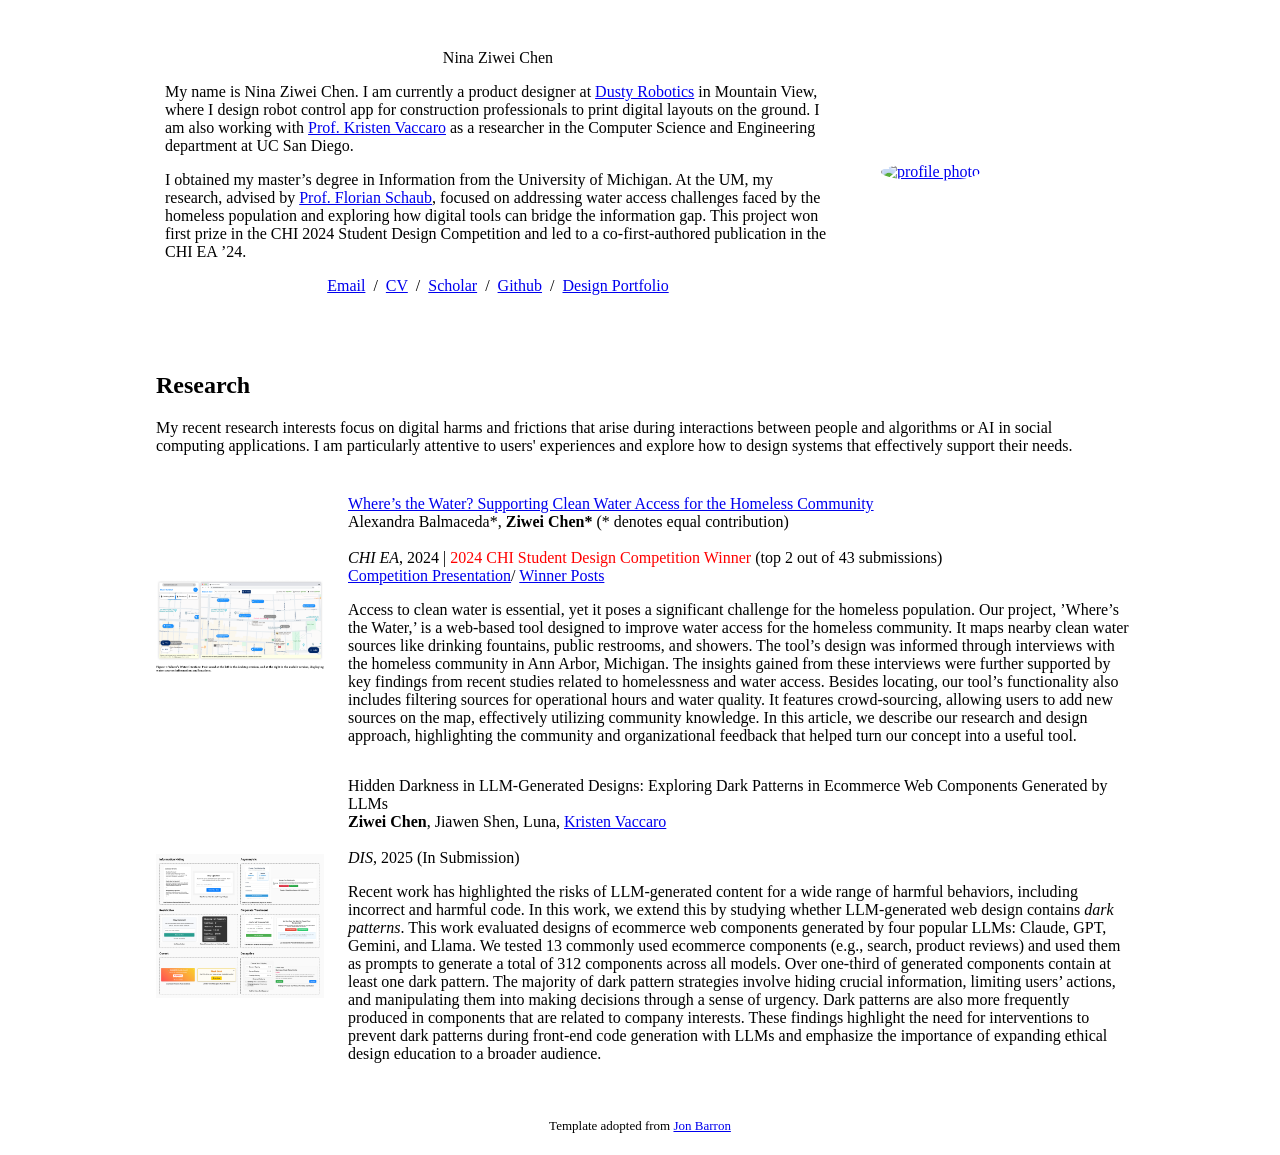
==== index.html @ 6b878edc "Add one more project" ====
<!DOCTYPE HTML>
<html lang="en">
  <head>
    <meta http-equiv="Content-Type" content="text/html; charset=UTF-8">

    <title>Nina Ziwei Chen</title>

    <meta name="author" content="Ziwei Chen">
    <meta name="viewport" content="width=device-width, initial-scale=1">
    <link rel="shortcut icon" href="images/favicon/favicon.ico" type="image/x-icon">
    <link rel="stylesheet" type="text/css" href="stylesheet.css">
    
  </head>

  <body>
    <table style="width:100%;max-width:1000px;border:0px;border-spacing:0px;border-collapse:separate;margin-right:auto;margin-left:auto;"><tbody>
      <tr style="padding:0px">
        <td style="padding:0px">
          <table style="width:100%;border:0px;border-spacing:0px;border-collapse:separate;margin-right:auto;margin-left:auto;"><tbody>
            <tr style="padding:0px">
              <td style="padding:2.5%;width:63%;vertical-align:middle">
                <p class="name" style="text-align: center;">
                  Nina Ziwei Chen
                </p>
                <p>My name is Nina Ziwei Chen. I am currently a product designer at <a href="https://www.dustyrobotics.com/">Dusty Robotics</a> in Mountain View, where I design robot control app for construction professionals to print digital layouts on the ground. I am also working with <a href="https://kvaccaro.com/">Prof. Kristen Vaccaro</a> as a researcher in the Computer Science and Engineering department at UC San Diego.
                </p>
                <p>
                  I obtained my master’s degree in Information from the University of Michigan. At the UM, my research, advised by <a href="https://scholar.google.com/citations?user=zg29qGEAAAAJ">Prof. Florian Schaub</a>, focused on addressing water access challenges faced by the homeless population and exploring how digital tools can bridge the information gap. This project won first prize in the CHI 2024 Student Design Competition and led to a co-first-authored publication in the CHI EA ’24.
                </p>
                <p style="text-align:center">
                  <a href="mailto:zich@umich.edu">Email</a> &nbsp;/&nbsp;
                  <a href="data/NinaChen_Resume.pdf">CV</a> &nbsp;/&nbsp;
                  <a href="https://scholar.google.com/citations?user=oEkbI_0AAAAJ&hl=en">Scholar</a> &nbsp;/&nbsp;
                  <a href="https://github.com/ChenzwNina">Github</a> &nbsp;/&nbsp;
                  <a href="https://nina-space.webflow.io/">Design Portfolio</a>
                </p>
              </td>
              <td style="padding:2.5%;width:25%;max-width:25%">
                <a href= "images/Profile.png"><img style="width:100%;max-width:100%;object-fit: cover; border-radius: 50%;" alt="profile photo" src="images/Profile.png"></a>
              </td>
            </tr>
          </tbody></table>
          <table style="width:100%;border:0px;border-spacing:0px;border-collapse:separate;margin-right:auto;margin-left:auto;"><tbody>
              <tr>
              <td style="padding:16px;width:100%;vertical-align:middle">
                <h2>Research</h2>
                <p>
                  My recent research interests focus on digital harms and frictions that arise during interactions between people and algorithms or AI in social computing applications. I am particularly attentive to users' experiences and explore how to design systems that effectively support their needs.
                </p>
              </td>
            </tr>
          </tbody></table>
          <table style="width:100%;border:0px;border-spacing:0px;border-collapse:separate;margin-right:auto;margin-left:auto;"><tbody>



    <tr>
      <td style="padding:16px;width:20%;vertical-align:middle">
        <div class="one">
          <img src='images/teaser_water.png' width=100%>
        </div>
      </td>
      <td style="padding:8px;width:80%;vertical-align:middle">
        <a href="https://dl.acm.org/doi/abs/10.1145/3613905.3647969">
          <span class="papertitle">Where’s the Water? Supporting Clean Water Access for the Homeless Community</span>
        </a>
        <br>
        Alexandra Balmaceda*, <strong>Ziwei Chen*</strong>  (* denotes equal contribution)
        <br>
        <br>
        <em>CHI EA</em>, 2024 | <span style="color: red;">2024 CHI Student Design Competition Winner </span>(top 2 out of 43 submissions)
        <br>
        <a href="https://dl.acm.org/doi/suppl/10.1145/3613905.3647969/suppl_file/3613905.3647969-talk-video.mp4">Competition Presentation</a>/ <a href="https://www.si.umich.edu/about-umsi/news/umsi-team-wins-chi-2024-student-design-competition#:~:text=Master%20of%20Science%20in%20Information,CHI%202024%20Student%20Design%20Competition.">Winner Posts</a>
        <p></p>
        <p>
          Access to clean water is essential, yet it poses a significant challenge for the homeless population. Our project, ’Where’s the Water,’ is a web-based tool designed to improve water access for the homeless community. It maps nearby clean water sources like drinking fountains, public restrooms, and showers. The tool’s design was informed through interviews with the homeless community in Ann Arbor, Michigan. The insights gained from these interviews were further supported by key findings from recent studies related to homelessness and water access. Besides locating, our tool’s functionality also includes filtering sources for operational hours and water quality. It features crowd-sourcing, allowing users to add new sources on the map, effectively utilizing community knowledge. In this article, we describe our research and design approach, highlighting the community and organizational feedback that helped turn our concept into a useful tool.
        </p>
      </td>
    </tr>

    <tr>
      <td style="padding:16px;width:20%;vertical-align:middle">
        <div class="one">
          <img src='images/teaser_dark.png' width=100%>
        </div>
      </td>
      <td style="padding:8px;width:80%;vertical-align:middle">
        <a>
          <span class="papertitle">Hidden Darkness in LLM-Generated Designs: Exploring Dark Patterns in Ecommerce Web Components Generated by LLMs</span>
        </a>
        <br>
				<strong>Ziwei Chen</strong>, Jiawen Shen, Luna, <a href="https://kvaccaro.com/">Kristen Vaccaro</a>
        <br>
        <br>
        <em>DIS</em>, 2025 (In Submission)
        <p></p>
        <div class="tbody">
          <p>
            Recent work has highlighted the risks of LLM-generated content for a wide range of harmful behaviors, including incorrect and harmful code. In this work, we extend this by studying whether LLM-generated web design contains <em>dark patterns</em>. This work evaluated designs of ecommerce web components generated by four popular LLMs: Claude, GPT, Gemini, and Llama. We tested 13 commonly used ecommerce components (e.g., search, product reviews) and used them as prompts to generate a total of 312 components across all models. Over one-third of generated components contain at least one dark pattern. The majority of dark pattern strategies involve hiding crucial information, limiting users’ actions, and manipulating them into making decisions through a sense of urgency. Dark patterns are also more frequently produced in components that are related to company interests. These findings highlight the need for interventions to prevent dark patterns during front-end code generation with LLMs and emphasize the importance of expanding ethical design education to a broader audience.
          </p>
        </div>
      </td>
    </tr>
            
          </tbody></table>
          <table style="width:100%;border:0px;border-spacing:0px;border-collapse:separate;margin-right:auto;margin-left:auto;"><tbody>
            <tr>
              <td style="padding:0px">
                <br>
                <p style="text-align:center;font-size:small;">
                  Template adopted from <a href="https://jonbarron.info/"> Jon Barron</a>
                </p>
              </td>
            </tr>
          </tbody></table>
        </td>
      </tr>
    </table>
  </body>
</html>
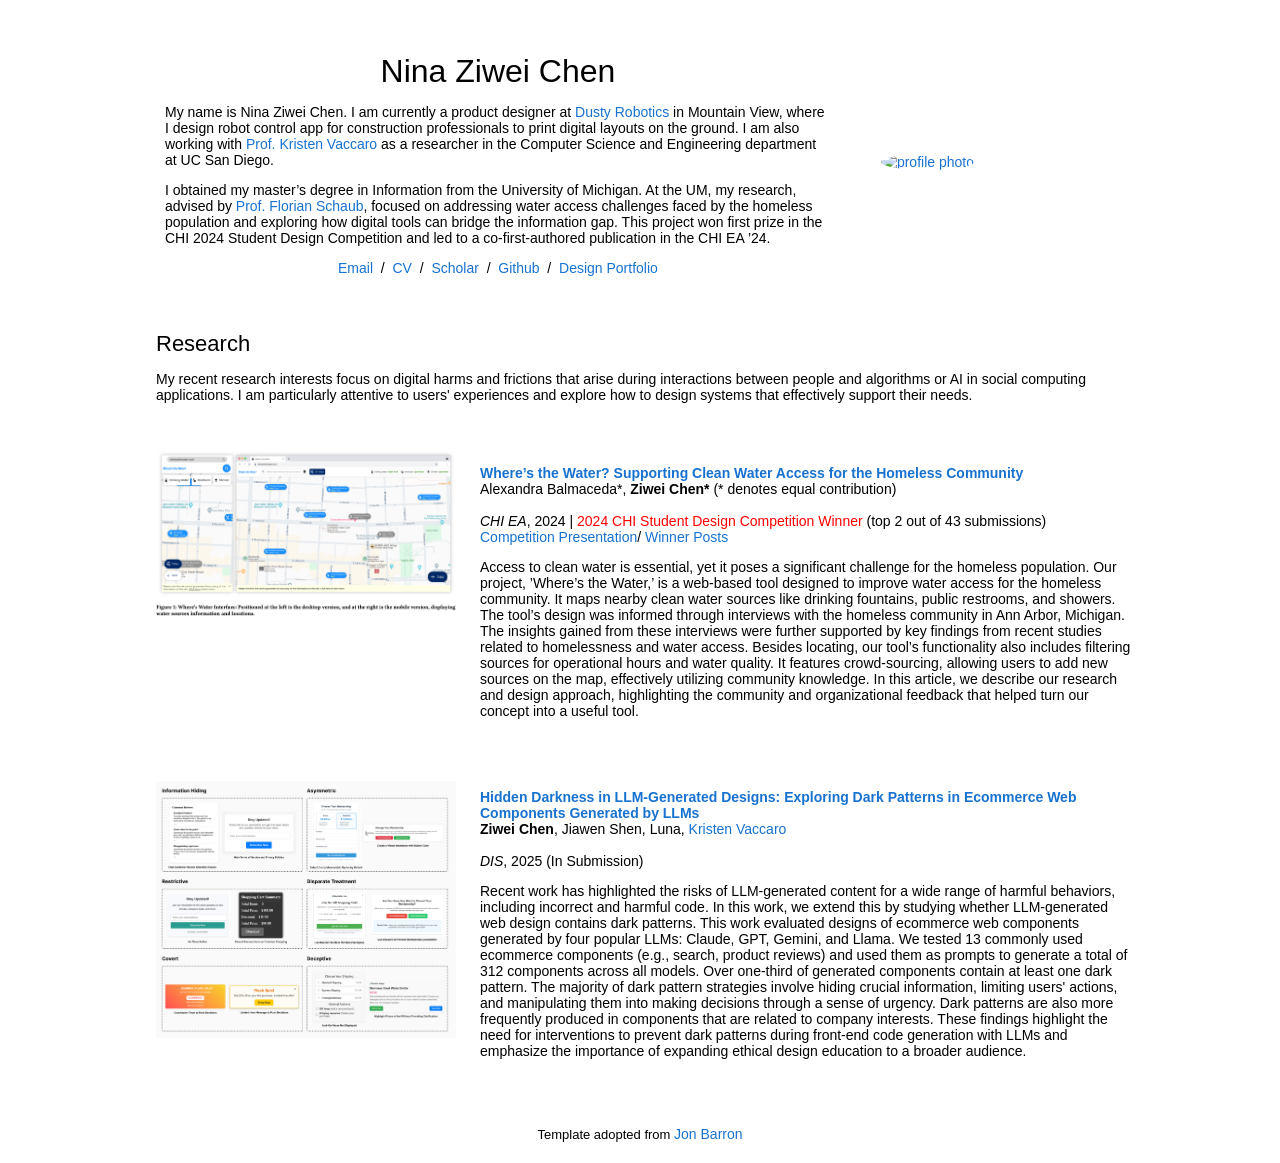
==== commit 77be5aa4: "Add paper link" ====
--- a/index.html
+++ b/index.html
@@ -85,7 +85,7 @@
         </div>
       </td>
       <td style="padding:8px;width:80%;vertical-align:middle">
-        <a>
+        <a href = "https://arxiv.org/abs/2502.13499v1">
           <span class="papertitle">Hidden Darkness in LLM-Generated Designs: Exploring Dark Patterns in Ecommerce Web Components Generated by LLMs</span>
         </a>
         <br>
@@ -96,7 +96,7 @@
         <p></p>
         <div class="tbody">
           <p>
-            Recent work has highlighted the risks of LLM-generated content for a wide range of harmful behaviors, including incorrect and harmful code. In this work, we extend this by studying whether LLM-generated web design contains <em>dark patterns</em>. This work evaluated designs of ecommerce web components generated by four popular LLMs: Claude, GPT, Gemini, and Llama. We tested 13 commonly used ecommerce components (e.g., search, product reviews) and used them as prompts to generate a total of 312 components across all models. Over one-third of generated components contain at least one dark pattern. The majority of dark pattern strategies involve hiding crucial information, limiting users’ actions, and manipulating them into making decisions through a sense of urgency. Dark patterns are also more frequently produced in components that are related to company interests. These findings highlight the need for interventions to prevent dark patterns during front-end code generation with LLMs and emphasize the importance of expanding ethical design education to a broader audience.
+            Recent work has highlighted the risks of LLM-generated content for a wide range of harmful behaviors, including incorrect and harmful code. In this work, we extend this by studying whether LLM-generated web design contains dark patterns. This work evaluated designs of ecommerce web components generated by four popular LLMs: Claude, GPT, Gemini, and Llama. We tested 13 commonly used ecommerce components (e.g., search, product reviews) and used them as prompts to generate a total of 312 components across all models. Over one-third of generated components contain at least one dark pattern. The majority of dark pattern strategies involve hiding crucial information, limiting users' actions, and manipulating them into making decisions through a sense of urgency. Dark patterns are also more frequently produced in components that are related to company interests. These findings highlight the need for interventions to prevent dark patterns during front-end code generation with LLMs and emphasize the importance of expanding ethical design education to a broader audience.
           </p>
         </div>
       </td>
--- a/stylesheet.css
+++ b/stylesheet.css
@@ -0,0 +1,142 @@
+/* latin-ext */
+@font-face {
+  font-family: 'Lato';
+  font-style: italic;
+  font-weight: 400;
+  src: local('Lato Italic'), local('Lato-Italic'), url(https://fonts.gstatic.com/s/lato/v15/S6u8w4BMUTPHjxsAUi-qNiXg7eU0.woff2) format('woff2');
+  unicode-range: U+0100-024F, U+0259, U+1E00-1EFF, U+2020, U+20A0-20AB, U+20AD-20CF, U+2113, U+2C60-2C7F, U+A720-A7FF;
+}
+/* latin */
+@font-face {
+  font-family: 'Lato';
+  font-style: italic;
+  font-weight: 400;
+  src: local('Lato Italic'), local('Lato-Italic'), url(https://fonts.gstatic.com/s/lato/v15/S6u8w4BMUTPHjxsAXC-qNiXg7Q.woff2) format('woff2');
+  unicode-range: U+0000-00FF, U+0131, U+0152-0153, U+02BB-02BC, U+02C6, U+02DA, U+02DC, U+2000-206F, U+2074, U+20AC, U+2122, U+2191, U+2193, U+2212, U+2215, U+FEFF, U+FFFD;
+}
+/* latin-ext */
+@font-face {
+  font-family: 'Lato';
+  font-style: italic;
+  font-weight: 700;
+  src: local('Lato Bold Italic'), local('Lato-BoldItalic'), url(https://fonts.gstatic.com/s/lato/v15/S6u_w4BMUTPHjxsI5wq_FQftx9897sxZ.woff2) format('woff2');
+  unicode-range: U+0100-024F, U+0259, U+1E00-1EFF, U+2020, U+20A0-20AB, U+20AD-20CF, U+2113, U+2C60-2C7F, U+A720-A7FF;
+}
+/* latin */
+@font-face {
+  font-family: 'Lato';
+  font-style: italic;
+  font-weight: 700;
+  src: local('Lato Bold Italic'), local('Lato-BoldItalic'), url(https://fonts.gstatic.com/s/lato/v15/S6u_w4BMUTPHjxsI5wq_Gwftx9897g.woff2) format('woff2');
+  unicode-range: U+0000-00FF, U+0131, U+0152-0153, U+02BB-02BC, U+02C6, U+02DA, U+02DC, U+2000-206F, U+2074, U+20AC, U+2122, U+2191, U+2193, U+2212, U+2215, U+FEFF, U+FFFD;
+}
+/* latin-ext */
+@font-face {
+  font-family: 'Lato';
+  font-style: normal;
+  font-weight: 400;
+  src: local('Lato Regular'), local('Lato-Regular'), url(https://fonts.gstatic.com/s/lato/v15/S6uyw4BMUTPHjxAwXiWtFCfQ7A.woff2) format('woff2');
+  unicode-range: U+0100-024F, U+0259, U+1E00-1EFF, U+2020, U+20A0-20AB, U+20AD-20CF, U+2113, U+2C60-2C7F, U+A720-A7FF;
+}
+/* latin */
+@font-face {
+  font-family: 'Lato';
+  font-style: normal;
+  font-weight: 400;
+  src: local('Lato Regular'), local('Lato-Regular'), url(https://fonts.gstatic.com/s/lato/v15/S6uyw4BMUTPHjx4wXiWtFCc.woff2) format('woff2');
+  unicode-range: U+0000-00FF, U+0131, U+0152-0153, U+02BB-02BC, U+02C6, U+02DA, U+02DC, U+2000-206F, U+2074, U+20AC, U+2122, U+2191, U+2193, U+2212, U+2215, U+FEFF, U+FFFD;
+}
+/* latin-ext */
+@font-face {
+  font-family: 'Lato';
+  font-style: normal;
+  font-weight: 700;
+  src: local('Lato Bold'), local('Lato-Bold'), url(https://fonts.gstatic.com/s/lato/v15/S6u9w4BMUTPHh6UVSwaPGQ3q5d0N7w.woff2) format('woff2');
+  unicode-range: U+0100-024F, U+0259, U+1E00-1EFF, U+2020, U+20A0-20AB, U+20AD-20CF, U+2113, U+2C60-2C7F, U+A720-A7FF;
+}
+/* latin */
+@font-face {
+  font-family: 'Lato';
+  font-style: normal;
+  font-weight: 700;
+  src: local('Lato Bold'), local('Lato-Bold'), url(https://fonts.gstatic.com/s/lato/v15/S6u9w4BMUTPHh6UVSwiPGQ3q5d0.woff2) format('woff2');
+  unicode-range: U+0000-00FF, U+0131, U+0152-0153, U+02BB-02BC, U+02C6, U+02DA, U+02DC, U+2000-206F, U+2074, U+20AC, U+2122, U+2191, U+2193, U+2212, U+2215, U+FEFF, U+FFFD;
+}
+
+a {
+  color: #1772d0;
+  text-decoration: none;
+}
+
+a:focus,
+a:hover {
+  color: #f09228;
+  text-decoration: none;
+}
+
+body,
+td,
+th,
+tr,
+p,
+a {
+  font-family: 'Lato', Verdana, Helvetica, sans-serif;
+  font-size: 14px;
+}
+
+strong {
+  font-family: 'Lato', Verdana, Helvetica, sans-serif;
+  font-size: 14px;
+}
+
+h2 {
+  margin: 0;
+  font-weight: normal;
+  font-family: 'Lato', Verdana, Helvetica, sans-serif;
+  font-size: 22px;
+}
+
+.papertitle {
+  font-family: 'Lato', Verdana, Helvetica, sans-serif;
+  font-size: 14px;
+  font-weight: 700;
+}
+
+.name {
+  padding-top: 20px;
+  margin: 0;
+  font-family: 'Lato', Verdana, Helvetica, sans-serif;
+  font-size: 32px;
+}
+
+.one {
+  width: 300px;
+  height: 300px;
+  position: relative;
+}
+
+.two {
+  width: 160px;
+  height: 160px;
+  position: absolute;
+  transition: opacity .2s ease-in-out;
+  -moz-transition: opacity .2s ease-in-out;
+  -webkit-transition: opacity .2s ease-in-out;
+}
+
+.fade {
+  transition: opacity .2s ease-in-out;
+  -moz-transition: opacity .2s ease-in-out;
+  -webkit-transition: opacity .2s ease-in-out;
+}
+
+span.highlight {
+  background-color: #ffffd0;
+}
+
+.colored-box {
+    color: black;
+    padding: 20px;
+    display: inline-block;
+    border-radius: 10px;
+}
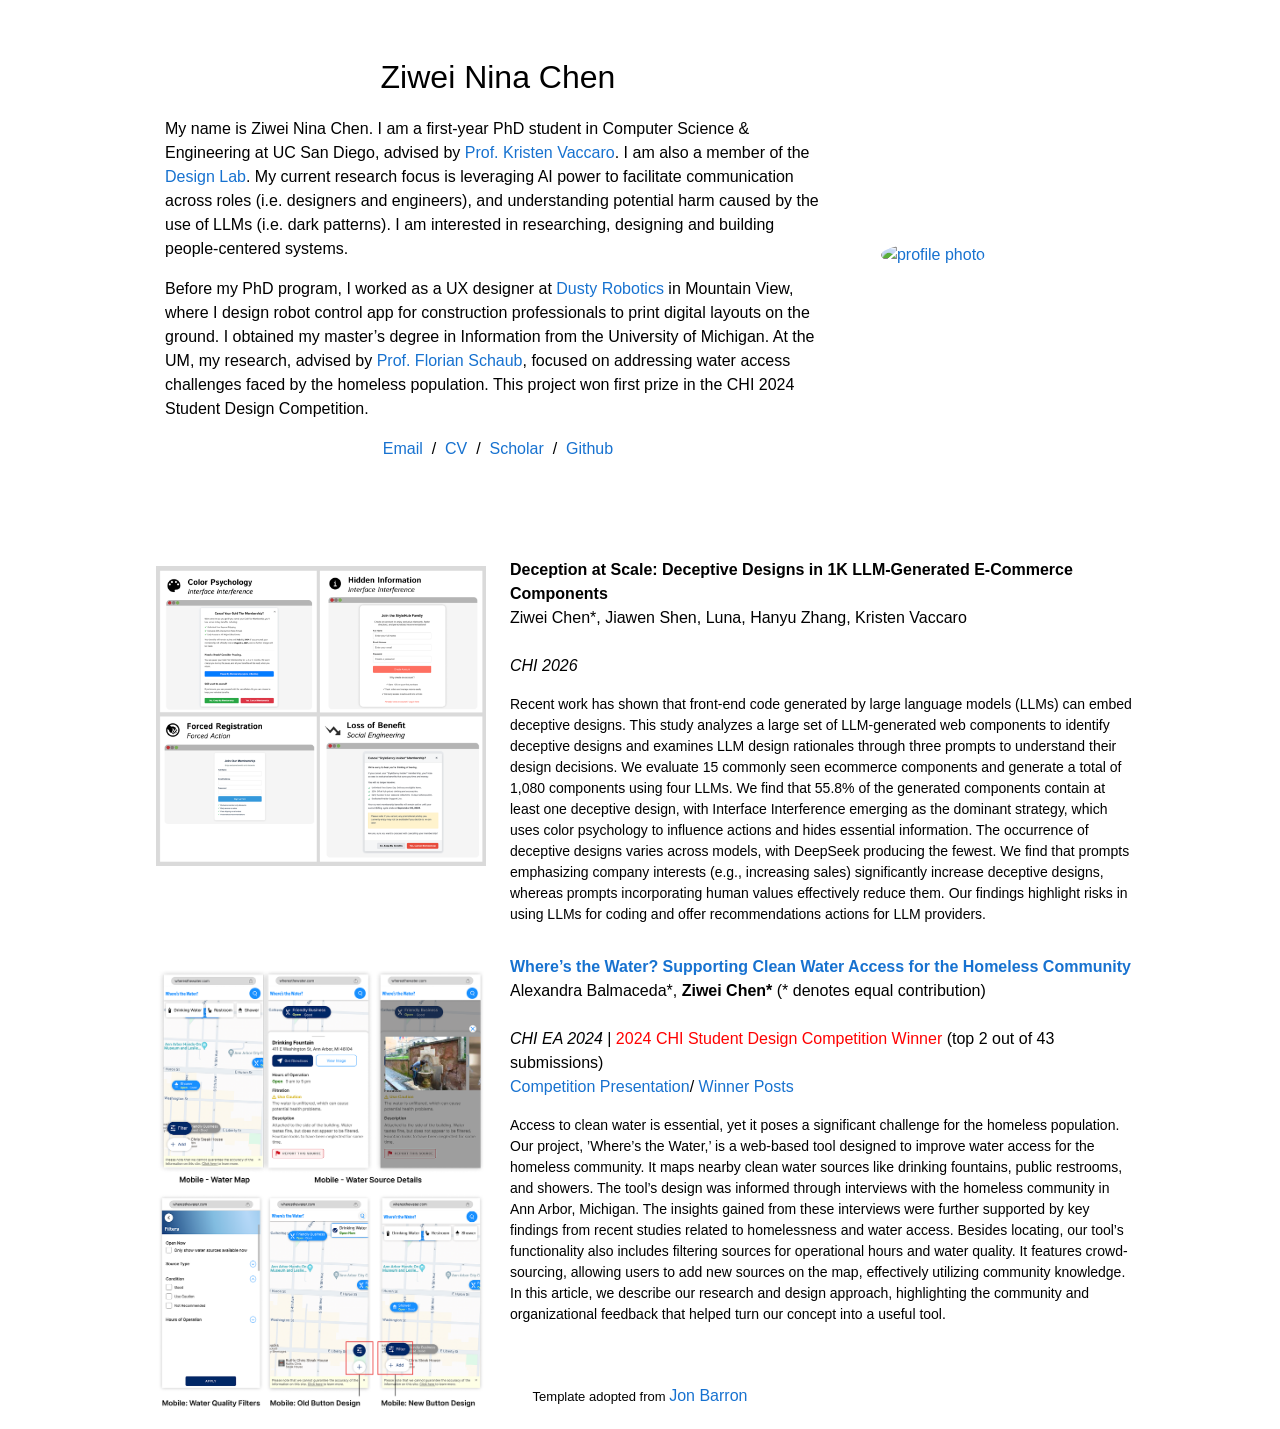
==== commit 8ae9c757: "update info" ====
--- a/index.html
+++ b/index.html
@@ -3,7 +3,7 @@
   <head>
     <meta http-equiv="Content-Type" content="text/html; charset=UTF-8">
 
-    <title>Nina Ziwei Chen</title>
+    <title>Ziwei Nina Chen</title>
 
     <meta name="author" content="Ziwei Chen">
     <meta name="viewport" content="width=device-width, initial-scale=1">
@@ -20,19 +20,19 @@
             <tr style="padding:0px">
               <td style="padding:2.5%;width:63%;vertical-align:middle">
                 <p class="name" style="text-align: center;">
-                  Nina Ziwei Chen
+                  Ziwei Nina Chen
                 </p>
-                <p>My name is Nina Ziwei Chen. I am currently a product designer at <a href="https://www.dustyrobotics.com/">Dusty Robotics</a> in Mountain View, where I design robot control app for construction professionals to print digital layouts on the ground. I am also working with <a href="https://kvaccaro.com/">Prof. Kristen Vaccaro</a> as a researcher in the Computer Science and Engineering department at UC San Diego.
+                <p>My name is Ziwei Nina Chen. I am a first-year PhD student in Computer Science & Engineering at UC San Diego, advised by <a href="https://kvaccaro.com/" target="_blank">Prof. Kristen Vaccaro</a>. I am also a member of the <a href = "https://designlab.ucsd.edu/" target="_blank">Design Lab</a>. My current research focus is leveraging AI power to facilitate communication across roles (i.e. designers and engineers), and understanding potential harm caused by the use of LLMs (i.e. dark patterns). I am interested in researching, designing and building people-centered systems. 
                 </p>
                 <p>
-                  I obtained my master’s degree in Information from the University of Michigan. At the UM, my research, advised by <a href="https://scholar.google.com/citations?user=zg29qGEAAAAJ">Prof. Florian Schaub</a>, focused on addressing water access challenges faced by the homeless population and exploring how digital tools can bridge the information gap. This project won first prize in the CHI 2024 Student Design Competition and led to a co-first-authored publication in the CHI EA ’24.
+                  Before my PhD program, I worked as a UX designer at <a href="https://www.dustyrobotics.com/" target="_blank">Dusty Robotics</a> in Mountain View, where I design robot control app for construction professionals to print digital layouts on the ground.
+                  I obtained my master’s degree in Information from the University of Michigan. At the UM, my research, advised by <a href="https://scholar.google.com/citations?user=zg29qGEAAAAJ" target="_blank">Prof. Florian Schaub</a>, focused on addressing water access challenges faced by the homeless population. This project won first prize in the CHI 2024 Student Design Competition.
                 </p>
                 <p style="text-align:center">
-                  <a href="mailto:zich@umich.edu">Email</a> &nbsp;/&nbsp;
-                  <a href="data/NinaChen_Resume.pdf">CV</a> &nbsp;/&nbsp;
-                  <a href="https://scholar.google.com/citations?user=oEkbI_0AAAAJ&hl=en">Scholar</a> &nbsp;/&nbsp;
-                  <a href="https://github.com/ChenzwNina">Github</a> &nbsp;/&nbsp;
-                  <a href="https://nina-space.webflow.io/">Design Portfolio</a>
+                  <a href="mailto:nic005@ucsd.edu">Email</a> &nbsp;/&nbsp;
+                  <a href="data/Ziwei_Chen_s_Resume.pdf" target="_blank">CV</a> &nbsp;/&nbsp;
+                  <a href="https://scholar.google.com/citations?user=oEkbI_0AAAAJ&hl=en" target="_blank">Scholar</a> &nbsp;/&nbsp;
+                  <a href="https://github.com/ChenzwNina" target="_blank">Github</a>
                 </p>
               </td>
               <td style="padding:2.5%;width:25%;max-width:25%">
@@ -40,7 +40,7 @@
               </td>
             </tr>
           </tbody></table>
-          <table style="width:100%;border:0px;border-spacing:0px;border-collapse:separate;margin-right:auto;margin-left:auto;"><tbody>
+          <!-- <table style="width:100%;border:0px;border-spacing:0px;border-collapse:separate;margin-right:auto;margin-left:auto;"><tbody>
               <tr>
               <td style="padding:16px;width:100%;vertical-align:middle">
                 <h2>Research</h2>
@@ -49,13 +49,35 @@
                 </p>
               </td>
             </tr>
-          </tbody></table>
+          </tbody></table> -->
           <table style="width:100%;border:0px;border-spacing:0px;border-collapse:separate;margin-right:auto;margin-left:auto;"><tbody>
 
-
+    <tr>
+      <td style="padding:16px;width:20%;vertical-align:top">
+        <div class="one">
+          <img src='images/teaser_dark_pattern.png' width=100%>
+        </div>
+      </td>
+      <td style="padding:8px;width:80%;vertical-align:middle">
+        <!-- <a href="https://dl.acm.org/doi/abs/10.1145/3613905.3647969"> -->
+          <span class="papertitle">Deception at Scale: Deceptive Designs in 1K LLM-Generated E-Commerce Components</span>
+        </a>
+        <br>
+        Ziwei Chen*</strong>, Jiawen Shen, Luna, Hanyu Zhang, Kristen Vaccaro
+        <br>
+        <br>
+        <em>CHI 2026 </em>
+        <br>
+        <!-- <a href="https://dl.acm.org/doi/suppl/10.1145/3613905.3647969/suppl_file/3613905.3647969-talk-video.mp4">Competition Presentation</a>/ <a href="https://www.si.umich.edu/about-umsi/news/umsi-team-wins-chi-2024-student-design-competition#:~:text=Master%20of%20Science%20in%20Information,CHI%202024%20Student%20Design%20Competition.">Winner Posts</a> -->
+        <p></p>
+        <p class="abstract">
+          Recent work has shown that front-end code generated by large language models (LLMs) can embed deceptive designs. This study analyzes a large set of LLM-generated web components to identify deceptive designs and examines LLM design rationales through three prompts to understand their design decisions. We evaluate 15 commonly seen ecommerce components and generate a total of 1,080 components using four LLMs. We find that 55.8% of the generated components contain at least one deceptive design, with Interface Interference emerging as the dominant strategy, which uses color psychology to influence actions and hides essential information. The occurrence of deceptive designs varies across models, with DeepSeek producing the fewest. We find that prompts emphasizing company interests (e.g., increasing sales) significantly increase deceptive designs, whereas prompts incorporating human values effectively reduce them. Our findings highlight risks in using LLMs for coding and offer recommendations actions for LLM providers.
+        </p>
+      </td>
+    </tr>
 
     <tr>
-      <td style="padding:16px;width:20%;vertical-align:middle">
+      <td style="padding:16px;width:20%;vertical-align:top">
         <div class="one">
           <img src='images/teaser_water.png' width=100%>
         </div>
@@ -68,17 +90,20 @@
         Alexandra Balmaceda*, <strong>Ziwei Chen*</strong>  (* denotes equal contribution)
         <br>
         <br>
-        <em>CHI EA</em>, 2024 | <span style="color: red;">2024 CHI Student Design Competition Winner </span>(top 2 out of 43 submissions)
+        <em>CHI EA 2024 </em>| <span style="color: red;">2024 CHI Student Design Competition Winner </span>(top 2 out of 43 submissions)
         <br>
         <a href="https://dl.acm.org/doi/suppl/10.1145/3613905.3647969/suppl_file/3613905.3647969-talk-video.mp4">Competition Presentation</a>/ <a href="https://www.si.umich.edu/about-umsi/news/umsi-team-wins-chi-2024-student-design-competition#:~:text=Master%20of%20Science%20in%20Information,CHI%202024%20Student%20Design%20Competition.">Winner Posts</a>
         <p></p>
-        <p>
+        <p class="abstract">
           Access to clean water is essential, yet it poses a significant challenge for the homeless population. Our project, ’Where’s the Water,’ is a web-based tool designed to improve water access for the homeless community. It maps nearby clean water sources like drinking fountains, public restrooms, and showers. The tool’s design was informed through interviews with the homeless community in Ann Arbor, Michigan. The insights gained from these interviews were further supported by key findings from recent studies related to homelessness and water access. Besides locating, our tool’s functionality also includes filtering sources for operational hours and water quality. It features crowd-sourcing, allowing users to add new sources on the map, effectively utilizing community knowledge. In this article, we describe our research and design approach, highlighting the community and organizational feedback that helped turn our concept into a useful tool.
         </p>
       </td>
     </tr>
 
-    <tr>
+    <br>
+    <br>
+
+    <!-- <tr>
       <td style="padding:16px;width:20%;vertical-align:middle">
         <div class="one">
           <img src='images/teaser_dark.png' width=100%>
@@ -100,19 +125,19 @@
           </p>
         </div>
       </td>
-    </tr>
+    </tr> -->
             
-          </tbody></table>
-          <table style="width:100%;border:0px;border-spacing:0px;border-collapse:separate;margin-right:auto;margin-left:auto;"><tbody>
-            <tr>
-              <td style="padding:0px">
-                <br>
-                <p style="text-align:center;font-size:small;">
-                  Template adopted from <a href="https://jonbarron.info/"> Jon Barron</a>
-                </p>
-              </td>
-            </tr>
-          </tbody></table>
+    </tbody></table>
+    <table style="width:100%;border:0px;border-spacing:0px;border-collapse:separate;margin-right:auto;margin-left:auto;"><tbody>
+      <tr>
+        <td style="padding:0px">
+          <br>
+          <p style="text-align:center;font-size:small;">
+            Template adopted from <a href="https://jonbarron.info/"> Jon Barron</a>
+          </p>
+        </td>
+      </tr>
+    </tbody></table>
         </td>
       </tr>
     </table>
--- a/stylesheet.css
+++ b/stylesheet.css
@@ -63,6 +63,11 @@
   unicode-range: U+0000-00FF, U+0131, U+0152-0153, U+02BB-02BC, U+02C6, U+02DA, U+02DC, U+2000-206F, U+2074, U+20AC, U+2122, U+2191, U+2193, U+2212, U+2215, U+FEFF, U+FFFD;
 }
 
+.abstract {
+  font-size: 14px;
+  line-height: 1.5;
+}
+
 a {
   color: #1772d0;
   text-decoration: none;
@@ -81,12 +86,14 @@
 p,
 a {
   font-family: 'Lato', Verdana, Helvetica, sans-serif;
-  font-size: 14px;
+  font-size: 16px;
+  line-height: 1.5;
 }
 
 strong {
   font-family: 'Lato', Verdana, Helvetica, sans-serif;
-  font-size: 14px;
+  font-size: 16px;
+  line-height: 1.5;
 }
 
 h2 {
@@ -98,7 +105,7 @@
 
 .papertitle {
   font-family: 'Lato', Verdana, Helvetica, sans-serif;
-  font-size: 14px;
+  font-size: 16px;
   font-weight: 700;
 }
 
@@ -110,7 +117,7 @@
 }
 
 .one {
-  width: 300px;
+  width: 330px;
   height: 300px;
   position: relative;
 }
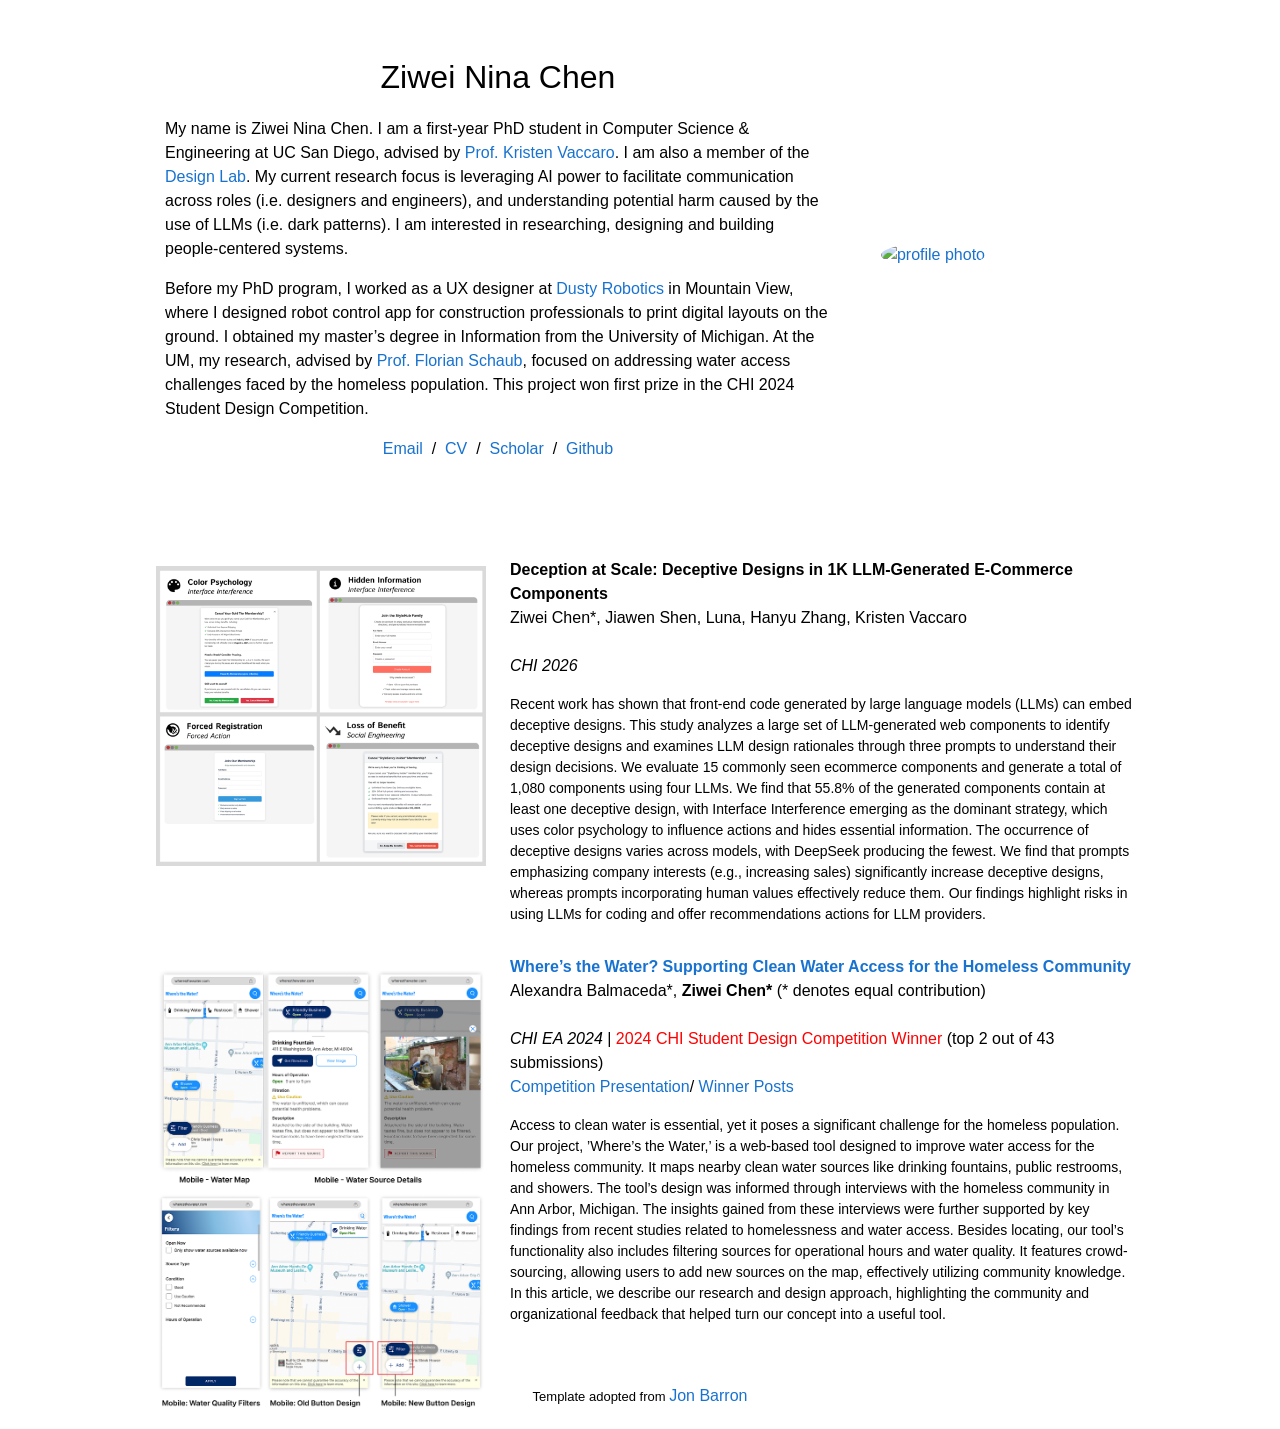
==== commit 4e9ad684: "update" ====
--- a/index.html
+++ b/index.html
@@ -25,7 +25,7 @@
                 <p>My name is Ziwei Nina Chen. I am a first-year PhD student in Computer Science & Engineering at UC San Diego, advised by <a href="https://kvaccaro.com/" target="_blank">Prof. Kristen Vaccaro</a>. I am also a member of the <a href = "https://designlab.ucsd.edu/" target="_blank">Design Lab</a>. My current research focus is leveraging AI power to facilitate communication across roles (i.e. designers and engineers), and understanding potential harm caused by the use of LLMs (i.e. dark patterns). I am interested in researching, designing and building people-centered systems. 
                 </p>
                 <p>
-                  Before my PhD program, I worked as a UX designer at <a href="https://www.dustyrobotics.com/" target="_blank">Dusty Robotics</a> in Mountain View, where I design robot control app for construction professionals to print digital layouts on the ground.
+                  Before my PhD program, I worked as a UX designer at <a href="https://www.dustyrobotics.com/" target="_blank">Dusty Robotics</a> in Mountain View, where I designed robot control app for construction professionals to print digital layouts on the ground.
                   I obtained my master’s degree in Information from the University of Michigan. At the UM, my research, advised by <a href="https://scholar.google.com/citations?user=zg29qGEAAAAJ" target="_blank">Prof. Florian Schaub</a>, focused on addressing water access challenges faced by the homeless population. This project won first prize in the CHI 2024 Student Design Competition.
                 </p>
                 <p style="text-align:center">
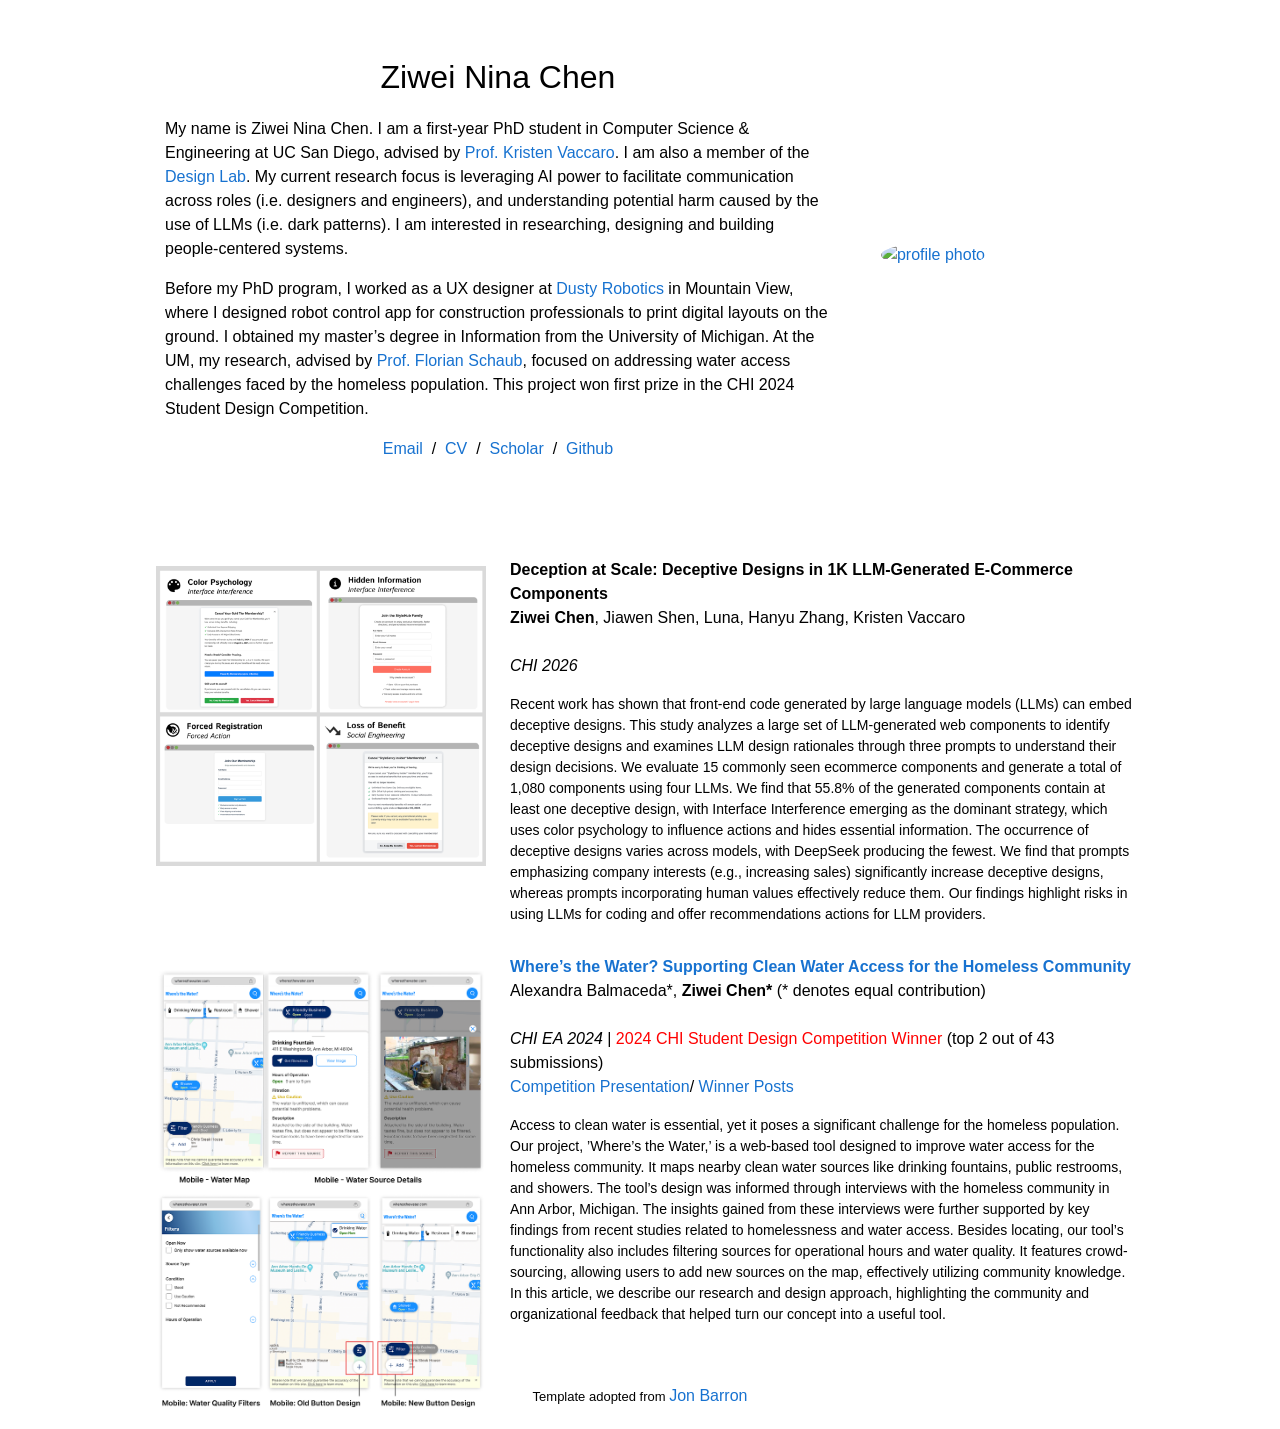
==== commit cea87acf: "update" ====
--- a/index.html
+++ b/index.html
@@ -63,7 +63,7 @@
           <span class="papertitle">Deception at Scale: Deceptive Designs in 1K LLM-Generated E-Commerce Components</span>
         </a>
         <br>
-        Ziwei Chen*</strong>, Jiawen Shen, Luna, Hanyu Zhang, Kristen Vaccaro
+        <strong>Ziwei Chen</strong>, Jiawen Shen, Luna, Hanyu Zhang, Kristen Vaccaro
         <br>
         <br>
         <em>CHI 2026 </em>
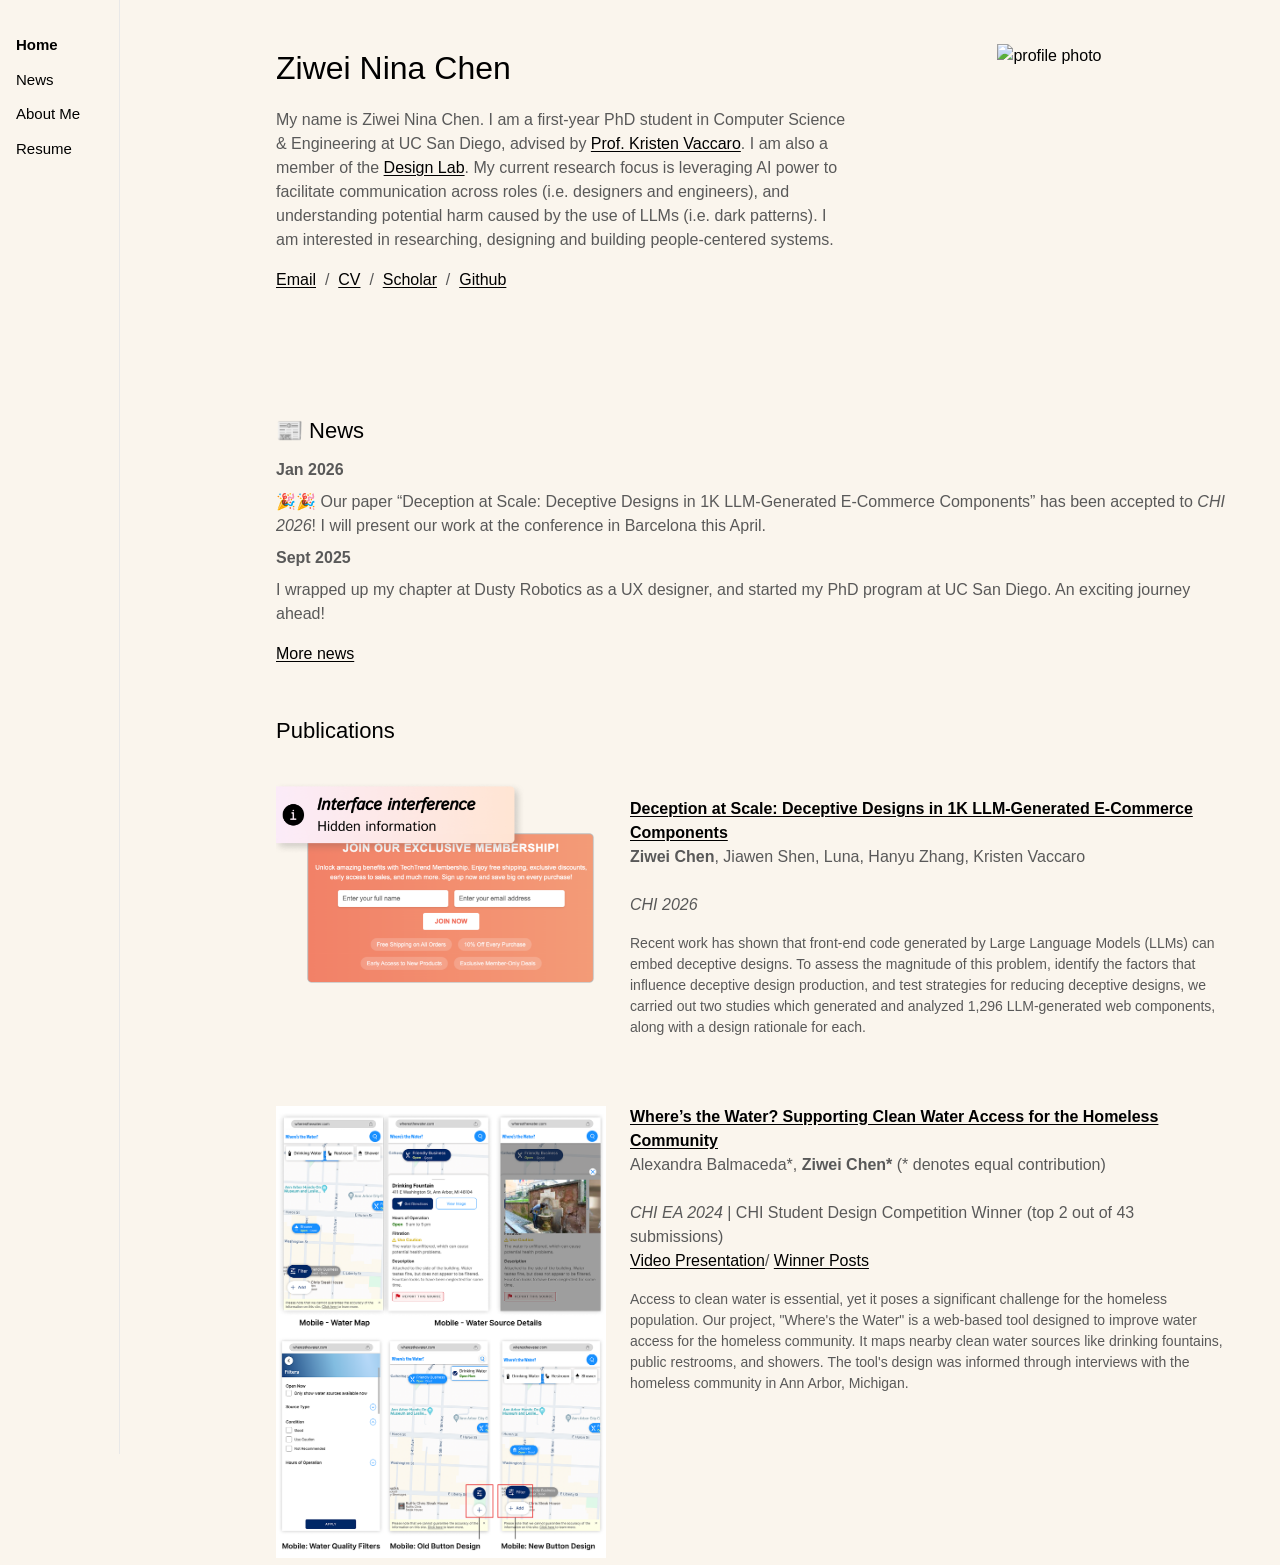
==== commit 399cefde: "update" ====
--- a/index.html
+++ b/index.html
@@ -9,137 +9,112 @@
     <meta name="viewport" content="width=device-width, initial-scale=1">
     <link rel="shortcut icon" href="images/favicon/favicon.ico" type="image/x-icon">
     <link rel="stylesheet" type="text/css" href="stylesheet.css">
-    
+
   </head>
 
   <body>
-    <table style="width:100%;max-width:1000px;border:0px;border-spacing:0px;border-collapse:separate;margin-right:auto;margin-left:auto;"><tbody>
-      <tr style="padding:0px">
-        <td style="padding:0px">
-          <table style="width:100%;border:0px;border-spacing:0px;border-collapse:separate;margin-right:auto;margin-left:auto;"><tbody>
-            <tr style="padding:0px">
-              <td style="padding:2.5%;width:63%;vertical-align:middle">
-                <p class="name" style="text-align: center;">
-                  Ziwei Nina Chen
-                </p>
-                <p>My name is Ziwei Nina Chen. I am a first-year PhD student in Computer Science & Engineering at UC San Diego, advised by <a href="https://kvaccaro.com/" target="_blank">Prof. Kristen Vaccaro</a>. I am also a member of the <a href = "https://designlab.ucsd.edu/" target="_blank">Design Lab</a>. My current research focus is leveraging AI power to facilitate communication across roles (i.e. designers and engineers), and understanding potential harm caused by the use of LLMs (i.e. dark patterns). I am interested in researching, designing and building people-centered systems. 
-                </p>
-                <p>
-                  Before my PhD program, I worked as a UX designer at <a href="https://www.dustyrobotics.com/" target="_blank">Dusty Robotics</a> in Mountain View, where I designed robot control app for construction professionals to print digital layouts on the ground.
-                  I obtained my master’s degree in Information from the University of Michigan. At the UM, my research, advised by <a href="https://scholar.google.com/citations?user=zg29qGEAAAAJ" target="_blank">Prof. Florian Schaub</a>, focused on addressing water access challenges faced by the homeless population. This project won first prize in the CHI 2024 Student Design Competition.
-                </p>
-                <p style="text-align:center">
-                  <a href="mailto:nic005@ucsd.edu">Email</a> &nbsp;/&nbsp;
-                  <a href="data/Ziwei_Chen_s_Resume.pdf" target="_blank">CV</a> &nbsp;/&nbsp;
-                  <a href="https://scholar.google.com/citations?user=oEkbI_0AAAAJ&hl=en" target="_blank">Scholar</a> &nbsp;/&nbsp;
-                  <a href="https://github.com/ChenzwNina" target="_blank">Github</a>
-                </p>
-              </td>
-              <td style="padding:2.5%;width:25%;max-width:25%">
-                <a href= "images/Profile.png"><img style="width:100%;max-width:100%;object-fit: cover; border-radius: 50%;" alt="profile photo" src="images/Profile.png"></a>
-              </td>
-            </tr>
-          </tbody></table>
-          <!-- <table style="width:100%;border:0px;border-spacing:0px;border-collapse:separate;margin-right:auto;margin-left:auto;"><tbody>
-              <tr>
-              <td style="padding:16px;width:100%;vertical-align:middle">
-                <h2>Research</h2>
-                <p>
-                  My recent research interests focus on digital harms and frictions that arise during interactions between people and algorithms or AI in social computing applications. I am particularly attentive to users' experiences and explore how to design systems that effectively support their needs.
-                </p>
-              </td>
-            </tr>
-          </tbody></table> -->
-          <table style="width:100%;border:0px;border-spacing:0px;border-collapse:separate;margin-right:auto;margin-left:auto;"><tbody>
+    <div class="site-shell">
+      <aside class="sidebar">
+        <div class="sidebar-inner">
+          <nav aria-label="Site">
+            <a href="index.html" class="active">Home</a>
+            <a href="news.html">News</a>
+            <a href="about.html">About Me</a>
+            <a href="resume.html">Resume</a>
+          </nav>
+        </div>
+      </aside>
 
-    <tr>
-      <td style="padding:16px;width:20%;vertical-align:top">
-        <div class="one">
-          <img src='images/teaser_dark_pattern.png' width=100%>
-        </div>
-      </td>
-      <td style="padding:8px;width:80%;vertical-align:middle">
-        <!-- <a href="https://dl.acm.org/doi/abs/10.1145/3613905.3647969"> -->
-          <span class="papertitle">Deception at Scale: Deceptive Designs in 1K LLM-Generated E-Commerce Components</span>
-        </a>
-        <br>
-        <strong>Ziwei Chen</strong>, Jiawen Shen, Luna, Hanyu Zhang, Kristen Vaccaro
-        <br>
-        <br>
-        <em>CHI 2026 </em>
-        <br>
-        <!-- <a href="https://dl.acm.org/doi/suppl/10.1145/3613905.3647969/suppl_file/3613905.3647969-talk-video.mp4">Competition Presentation</a>/ <a href="https://www.si.umich.edu/about-umsi/news/umsi-team-wins-chi-2024-student-design-competition#:~:text=Master%20of%20Science%20in%20Information,CHI%202024%20Student%20Design%20Competition.">Winner Posts</a> -->
-        <p></p>
-        <p class="abstract">
-          Recent work has shown that front-end code generated by large language models (LLMs) can embed deceptive designs. This study analyzes a large set of LLM-generated web components to identify deceptive designs and examines LLM design rationales through three prompts to understand their design decisions. We evaluate 15 commonly seen ecommerce components and generate a total of 1,080 components using four LLMs. We find that 55.8% of the generated components contain at least one deceptive design, with Interface Interference emerging as the dominant strategy, which uses color psychology to influence actions and hides essential information. The occurrence of deceptive designs varies across models, with DeepSeek producing the fewest. We find that prompts emphasizing company interests (e.g., increasing sales) significantly increase deceptive designs, whereas prompts incorporating human values effectively reduce them. Our findings highlight risks in using LLMs for coding and offer recommendations actions for LLM providers.
-        </p>
-      </td>
-    </tr>
+      <div class="site-main">
+        <table class="home-hero-table" style="width:100%;border:0px;border-spacing:0px;border-collapse:separate;margin:0;"><tbody>
+          <tr style="padding:0px">
+            <td style="padding:2.5% 2.5% 2.5% 0;width:60%;vertical-align:top">
+              <p class="name">
+                Ziwei Nina Chen
+              </p>
+              <p>My name is Ziwei Nina Chen. I am a first-year PhD student in Computer Science & Engineering at UC San Diego, advised by <a href="https://kvaccaro.com/" target="_blank">Prof. Kristen Vaccaro</a>. I am also a member of the <a href = "https://designlab.ucsd.edu/" target="_blank">Design Lab</a>. My current research focus is leveraging AI power to facilitate communication across roles (i.e. designers and engineers), and understanding potential harm caused by the use of LLMs (i.e. dark patterns). I am interested in researching, designing and building people-centered systems.
+              </p>
+              <p>
+                <a href="mailto:nic005@ucsd.edu">Email</a> &nbsp;/&nbsp;
+                <a href="data/Ziwei_Chen_s_Resume.pdf" target="_blank">CV</a> &nbsp;/&nbsp;
+                <a href="https://scholar.google.com/citations?user=oEkbI_0AAAAJ&hl=en" target="_blank">Scholar</a> &nbsp;/&nbsp;
+                <a href="https://github.com/ChenzwNina" target="_blank">Github</a>
+              </p>
+            </td>
+            <td class="home-hero-photo-cell" style="width:36%;vertical-align:top">
+              <a href="images/Profile.png">
+                <div class="home-profile-photo-frame">
+                  <img class="home-profile-photo" alt="profile photo" src="images/Profile.png">
+                </div>
+              </a>
+            </td>
+          </tr>
+          <tr>
+            <td class="home-news" colspan="2" style="padding:28px 0 0 0;vertical-align:top">
+              <h2>📰 News</h2>
+              <p><strong>Jan 2026</strong></p>
+              <p> 🎉🎉 Our paper &ldquo;Deception at Scale: Deceptive Designs in 1K LLM-Generated E-Commerce Components&rdquo; has been accepted to <em>CHI 2026</em>! I will present our work at the conference in Barcelona this April.</p>
+              <p><strong>Sept 2025</strong></p>
+              <p>I wrapped up my chapter at Dusty Robotics as a UX designer, and started my PhD program at UC San Diego. An exciting journey ahead!</p>
 
-    <tr>
-      <td style="padding:16px;width:20%;vertical-align:top">
-        <div class="one">
-          <img src='images/teaser_water.png' width=100%>
-        </div>
-      </td>
-      <td style="padding:8px;width:80%;vertical-align:middle">
-        <a href="https://dl.acm.org/doi/abs/10.1145/3613905.3647969">
-          <span class="papertitle">Where’s the Water? Supporting Clean Water Access for the Homeless Community</span>
-        </a>
-        <br>
-        Alexandra Balmaceda*, <strong>Ziwei Chen*</strong>  (* denotes equal contribution)
-        <br>
-        <br>
-        <em>CHI EA 2024 </em>| <span style="color: red;">2024 CHI Student Design Competition Winner </span>(top 2 out of 43 submissions)
-        <br>
-        <a href="https://dl.acm.org/doi/suppl/10.1145/3613905.3647969/suppl_file/3613905.3647969-talk-video.mp4">Competition Presentation</a>/ <a href="https://www.si.umich.edu/about-umsi/news/umsi-team-wins-chi-2024-student-design-competition#:~:text=Master%20of%20Science%20in%20Information,CHI%202024%20Student%20Design%20Competition.">Winner Posts</a>
-        <p></p>
-        <p class="abstract">
-          Access to clean water is essential, yet it poses a significant challenge for the homeless population. Our project, ’Where’s the Water,’ is a web-based tool designed to improve water access for the homeless community. It maps nearby clean water sources like drinking fountains, public restrooms, and showers. The tool’s design was informed through interviews with the homeless community in Ann Arbor, Michigan. The insights gained from these interviews were further supported by key findings from recent studies related to homelessness and water access. Besides locating, our tool’s functionality also includes filtering sources for operational hours and water quality. It features crowd-sourcing, allowing users to add new sources on the map, effectively utilizing community knowledge. In this article, we describe our research and design approach, highlighting the community and organizational feedback that helped turn our concept into a useful tool.
-        </p>
-      </td>
-    </tr>
+              <p><a href="news.html">More news</a></p>
+            </td>
+          </tr>
+          <tr>
+            <td class="home-research" colspan="2" style="vertical-align:top">
+              <h2>Publications</h2>
+              <table style="width:100%;border:0px;border-spacing:0px;border-collapse:separate;margin:0;"><tbody>
+                <tr>
+                  <td style="padding:16px 16px 16px 0;width:20%;vertical-align:top">
+                    <div class="one">
+                      <img src="images/teaser_dark_pattern.png" style="width:100%;" alt="">
+                    </div>
+                  </td>
+                  <td style="padding:8px;width:80%;vertical-align:middle">
+                    <a href="https://arxiv.org/abs/2502.13499">
+                      <span class="papertitle">Deception at Scale: Deceptive Designs in 1K LLM-Generated E-Commerce Components</span>
+                    </a>
+                    <br>
+                    <strong>Ziwei Chen</strong>, Jiawen Shen, Luna, Hanyu Zhang, Kristen Vaccaro
+                    <br>
+                    <br>
+                    <em>CHI 2026 </em>
+                    <br>
+                    <p></p>
+                    <p class="abstract">
+                      Recent work has shown that front-end code generated by Large Language Models (LLMs) can embed deceptive designs. To assess the magnitude of this problem, identify the factors that influence deceptive design production, and test strategies for reducing deceptive designs, we carried out two studies which generated and analyzed 1,296 LLM-generated web components, along with a design rationale for each. 
+                    </p>
+                  </td>
+                </tr>
+                <tr>
+                  <td style="padding:16px 16px 16px 0;width:20%;vertical-align:top">
+                    <div class="one">
+                      <img src="images/teaser_water.png" style="width:100%;" alt="">
+                    </div>
+                  </td>
+                  <td style="padding:8px;width:80%;vertical-align:middle">
+                    <a href="https://dl.acm.org/doi/abs/10.1145/3613905.3647969">
+                      <span class="papertitle">Where&rsquo;s the Water? Supporting Clean Water Access for the Homeless Community</span>
+                    </a>
+                    <br>
+                    Alexandra Balmaceda*, <strong>Ziwei Chen*</strong>  (* denotes equal contribution)
+                    <br>
+                    <br>
+                    <em>CHI EA 2024 </em>| CHI Student Design Competition Winner (top 2 out of 43 submissions)
+                    <br>
+                    <a href="https://dl.acm.org/doi/suppl/10.1145/3613905.3647969/suppl_file/3613905.3647969-talk-video.mp4">Video Presentation</a>/ <a href="https://www.si.umich.edu/about-umsi/news/umsi-team-wins-chi-2024-student-design-competition#:~:text=Master%20of%20Science%20in%20Information,CHI%202024%20Student%20Design%20Competition.">Winner Posts</a>
+                    <p></p>
+                    <p class="abstract">
+                      Access to clean water is essential, yet it poses a significant challenge for the homeless population. Our project, "Where's the Water" is a web-based tool designed to improve water access for the homeless community. It maps nearby clean water sources like drinking fountains, public restrooms, and showers. The tool's design was informed through interviews with the homeless community in Ann Arbor, Michigan. 
+                    </p>
+                  </td>
+                </tr>
+              </tbody></table>
+            </td>
+          </tr>
+        </tbody></table>
 
-    <br>
-    <br>
-
-    <!-- <tr>
-      <td style="padding:16px;width:20%;vertical-align:middle">
-        <div class="one">
-          <img src='images/teaser_dark.png' width=100%>
-        </div>
-      </td>
-      <td style="padding:8px;width:80%;vertical-align:middle">
-        <a href = "https://arxiv.org/abs/2502.13499v1">
-          <span class="papertitle">Hidden Darkness in LLM-Generated Designs: Exploring Dark Patterns in Ecommerce Web Components Generated by LLMs</span>
-        </a>
-        <br>
-				<strong>Ziwei Chen</strong>, Jiawen Shen, Luna, <a href="https://kvaccaro.com/">Kristen Vaccaro</a>
-        <br>
-        <br>
-        <em>DIS</em>, 2025 (In Submission)
-        <p></p>
-        <div class="tbody">
-          <p>
-            Recent work has highlighted the risks of LLM-generated content for a wide range of harmful behaviors, including incorrect and harmful code. In this work, we extend this by studying whether LLM-generated web design contains dark patterns. This work evaluated designs of ecommerce web components generated by four popular LLMs: Claude, GPT, Gemini, and Llama. We tested 13 commonly used ecommerce components (e.g., search, product reviews) and used them as prompts to generate a total of 312 components across all models. Over one-third of generated components contain at least one dark pattern. The majority of dark pattern strategies involve hiding crucial information, limiting users' actions, and manipulating them into making decisions through a sense of urgency. Dark patterns are also more frequently produced in components that are related to company interests. These findings highlight the need for interventions to prevent dark patterns during front-end code generation with LLMs and emphasize the importance of expanding ethical design education to a broader audience.
-          </p>
-        </div>
-      </td>
-    </tr> -->
-            
-    </tbody></table>
-    <table style="width:100%;border:0px;border-spacing:0px;border-collapse:separate;margin-right:auto;margin-left:auto;"><tbody>
-      <tr>
-        <td style="padding:0px">
-          <br>
-          <p style="text-align:center;font-size:small;">
-            Template adopted from <a href="https://jonbarron.info/"> Jon Barron</a>
-          </p>
-        </td>
-      </tr>
-    </tbody></table>
-        </td>
-      </tr>
-    </table>
+      </div>
+    </div>
   </body>
 </html>
--- a/stylesheet.css
+++ b/stylesheet.css
@@ -68,15 +68,98 @@
   line-height: 1.5;
 }
 
-a {
-  color: #1772d0;
-  text-decoration: none;
+a,
+a:visited {
+  color: #000;
+  text-decoration: underline;
+  text-underline-offset: 2px;
 }
 
 a:focus,
 a:hover {
-  color: #f09228;
+  color: #000;
+  text-decoration: underline;
+  text-underline-offset: 2px;
+}
+
+a:has(img) {
   text-decoration: none;
+}
+
+a:has(img):focus-visible {
+  outline: 2px solid #000;
+  outline-offset: 4px;
+}
+
+html {
+  background-color: #FAF5ED;
+}
+
+body {
+  margin: 0;
+  background-color: #FAF5ED;
+  color: #595959;
+}
+
+.site-shell {
+  display: flex;
+  width: 100%;
+  max-width: none;
+  margin: 0;
+  padding: 0;
+  min-height: 100vh;
+  box-sizing: border-box;
+}
+
+.sidebar {
+  flex: 0 0 auto;
+  min-width: 7.5em;
+  padding: 1.75em 1em;
+  box-sizing: border-box;
+  border-right: 1px solid #e8e8e8;
+}
+
+.sidebar-inner {
+  position: sticky;
+  top: 1.75em;
+}
+
+.sidebar nav a {
+  display: block;
+  padding: 6px 0;
+  font-size: 15px;
+  color: #000;
+  text-decoration: none;
+}
+
+.sidebar nav a:hover,
+.sidebar nav a:focus {
+  color: #000;
+  text-decoration: none;
+}
+
+.sidebar nav a.active {
+  color: #000;
+  font-weight: 700;
+  text-decoration: none;
+}
+
+.site-main {
+  flex: 1;
+  min-width: 0;
+  display: flex;
+  flex-direction: column;
+  align-items: flex-start;
+  /* left padding = gap after sidebar (scales with font size); right/bottom match previous ~24px / ~32px */
+  padding: 0 1.5em 2em 9.75em;
+  box-sizing: border-box;
+}
+
+/* Main column: em scales with root/body font size and zoom (unlike a fixed px cap on large screens). */
+.site-main > * {
+  width: min(100%, 60em);
+  max-width: 60em;
+  box-sizing: border-box;
 }
 
 body,
@@ -101,6 +184,7 @@
   font-weight: normal;
   font-family: 'Lato', Verdana, Helvetica, sans-serif;
   font-size: 22px;
+  color: #000;
 }
 
 .papertitle {
@@ -109,11 +193,143 @@
   font-weight: 700;
 }
 
+/* Home: row 1 = text (left) + photo (right); row 2 = news with colspan="2" (full width). */
+.news-inline-photo {
+  max-width: min(100%, 28em);
+  height: auto;
+  display: block;
+  margin: 0.25em 0 0 0;
+}
+
+/* News page: two-column rows (text | photo). */
+.news-item-row .news-item-text-cell {
+  padding: 0.5em 1.25em 0 0;
+  box-sizing: border-box;
+}
+
+.news-item-row .news-item-photo-cell {
+  padding: 0.5em 0 0 0.5em;
+  box-sizing: border-box;
+  text-align: right;
+}
+
+.news-item-row .news-item-photo-cell .news-inline-photo {
+  margin: 0 0 0 auto;
+  max-width: min(100%, 22em);
+}
+
+/* Sept 2025: show a horizontal band half the full image height (center crop). */
+.news-item-row .news-item-photo-cell .news-sep-crop {
+  max-width: min(100%, 22em);
+  margin-left: auto;
+  aspect-ratio: 1279 / 853;
+  overflow: hidden;
+}
+
+.news-item-row .news-item-photo-cell .news-sep-crop img.news-inline-photo {
+  width: 100%;
+  height: 100%;
+  object-fit: cover;
+  object-position: center center;
+  max-width: none;
+  margin: 0;
+  display: block;
+}
+
+@media (max-width: 720px) {
+  tr.news-item-row .news-item-text-cell,
+  tr.news-item-row .news-item-photo-cell {
+    display: block;
+    width: 100% !important;
+    padding: 0.75em 0 0 0;
+    text-align: left;
+  }
+
+  tr.news-item-row .news-item-photo-cell .news-inline-photo {
+    margin: 0.5em 0 0 0;
+    max-width: 100%;
+  }
+
+  tr.news-item-row .news-item-photo-cell .news-sep-crop {
+    max-width: 100%;
+    margin: 0.5em 0 0 0;
+  }
+
+  tr.news-item-row .news-item-photo-cell .news-sep-crop img.news-inline-photo {
+    margin: 0;
+  }
+}
+
+.home-hero-table {
+  --home-hero-name-offset: 20px;
+}
+
+.home-research h2,
+.home-news h2 {
+  margin-bottom: 0.5em;
+}
+
+.home-hero-table td.home-research {
+  padding: 3em 0 0 0;
+  box-sizing: border-box;
+}
+
+.home-news p {
+  margin: 0.5em 0 0 0;
+}
+
+.home-news p:last-child {
+  margin-top: 1em;
+}
+
+/* Match news row horizontal edges to the table so the right edge lines up with the photo column (same as hero row). */
+.home-hero-table .home-news {
+  padding-left: 0;
+  padding-right: 0;
+  box-sizing: border-box;
+}
+
 .name {
-  padding-top: 20px;
+  padding-top: var(--home-hero-name-offset);
   margin: 0;
   font-family: 'Lato', Verdana, Helvetica, sans-serif;
   font-size: 32px;
+  color: #000;
+  text-align: left;
+}
+
+.home-hero-photo-cell {
+  padding: 2.5% 0 2.5% 2%;
+  box-sizing: border-box;
+}
+
+/* Block-level .home-profile-photo-frame ignores text-align on <td>; flex pins the image to the column’s right edge. */
+.home-hero-photo-cell > a {
+  display: flex;
+  justify-content: flex-end;
+  width: 100%;
+  box-sizing: border-box;
+}
+
+.home-hero-photo-cell .home-profile-photo-frame {
+  margin-top: var(--home-hero-name-offset);
+  flex-shrink: 0;
+}
+
+/* Rectangle crop: change aspect-ratio (e.g. 3/4 portrait, 16/9 wide), max-width, and object-position. */
+.home-profile-photo-frame {
+  width: 70%;
+  max-width: 300px;
+  aspect-ratio: 3 / 4;
+  overflow: hidden;
+}
+
+.home-profile-photo {
+  width: 100%;
+  height: 100%;
+  object-fit: cover;
+  object-position: center 25%;
+  display: block;
 }
 
 .one {
@@ -142,8 +358,41 @@
 }
 
 .colored-box {
-    color: black;
+    color: #595959;
     padding: 20px;
     display: inline-block;
     border-radius: 10px;
+}
+
+@media (max-width: 720px) {
+  .site-shell {
+    flex-direction: column;
+    padding: 0 1em;
+  }
+
+  .sidebar {
+    flex: none;
+    border-right: none;
+    border-bottom: 1px solid #e8e8e8;
+    padding: 1.25em 0 1em 0;
+  }
+
+  .sidebar-inner {
+    position: static;
+  }
+
+  .sidebar nav a {
+    display: inline-block;
+    margin-right: 14px;
+  }
+
+  .site-main {
+    padding: 0 0 1.5em 0;
+    align-items: stretch;
+  }
+
+  .site-main > * {
+    width: 100%;
+    max-width: none;
+  }
 }
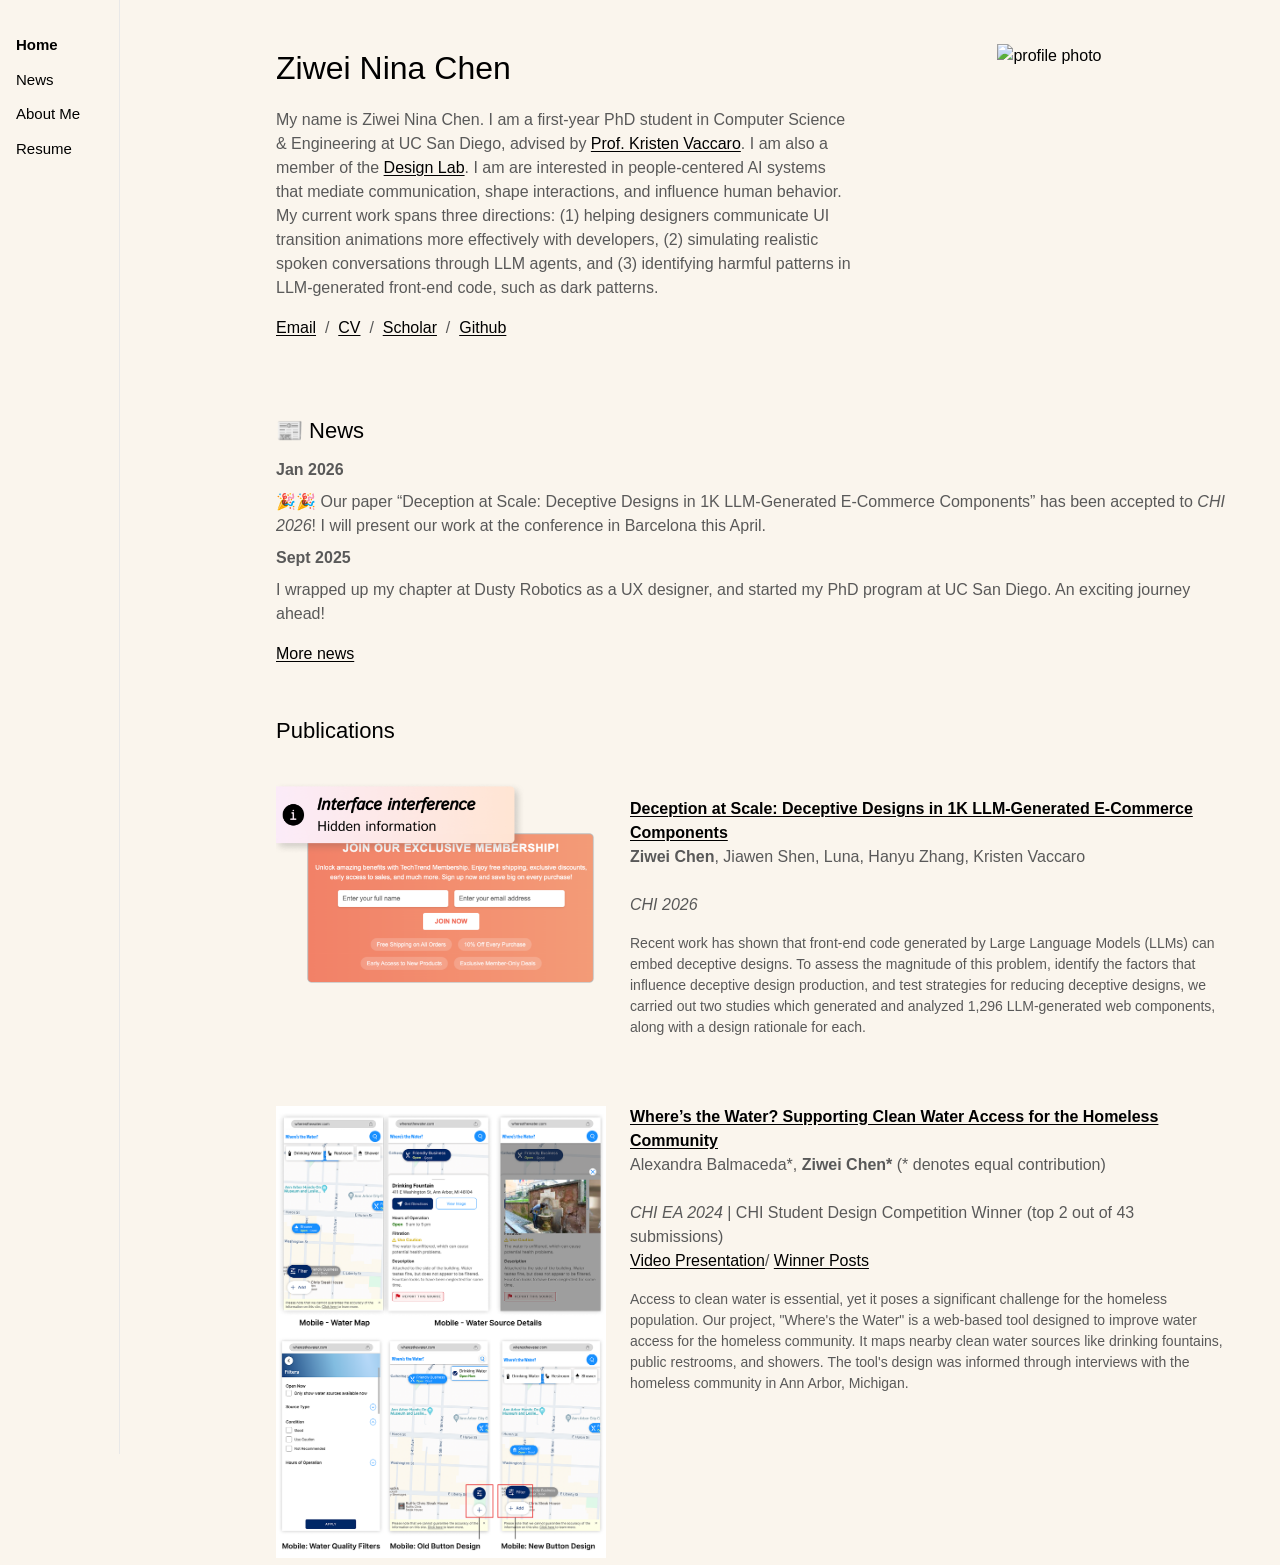
==== commit 5813907e: "update" ====
--- a/index.html
+++ b/index.html
@@ -32,8 +32,7 @@
               <p class="name">
                 Ziwei Nina Chen
               </p>
-              <p>My name is Ziwei Nina Chen. I am a first-year PhD student in Computer Science & Engineering at UC San Diego, advised by <a href="https://kvaccaro.com/" target="_blank">Prof. Kristen Vaccaro</a>. I am also a member of the <a href = "https://designlab.ucsd.edu/" target="_blank">Design Lab</a>. My current research focus is leveraging AI power to facilitate communication across roles (i.e. designers and engineers), and understanding potential harm caused by the use of LLMs (i.e. dark patterns). I am interested in researching, designing and building people-centered systems.
-              </p>
+              <p>My name is Ziwei Nina Chen. I am a first-year PhD student in Computer Science & Engineering at UC San Diego, advised by <a href="https://kvaccaro.com/" target="_blank">Prof. Kristen Vaccaro</a>. I am also a member of the <a href = "https://designlab.ucsd.edu/" target="_blank">Design Lab</a>. I am are interested in people-centered AI systems that mediate communication, shape interactions, and influence human behavior. My current work spans three directions: (1) helping designers communicate UI transition animations more effectively with developers, (2) simulating realistic spoken conversations through LLM agents, and (3) identifying harmful patterns in LLM-generated front-end code, such as dark patterns.</p>
               <p>
                 <a href="mailto:nic005@ucsd.edu">Email</a> &nbsp;/&nbsp;
                 <a href="data/Ziwei_Chen_s_Resume.pdf" target="_blank">CV</a> &nbsp;/&nbsp;
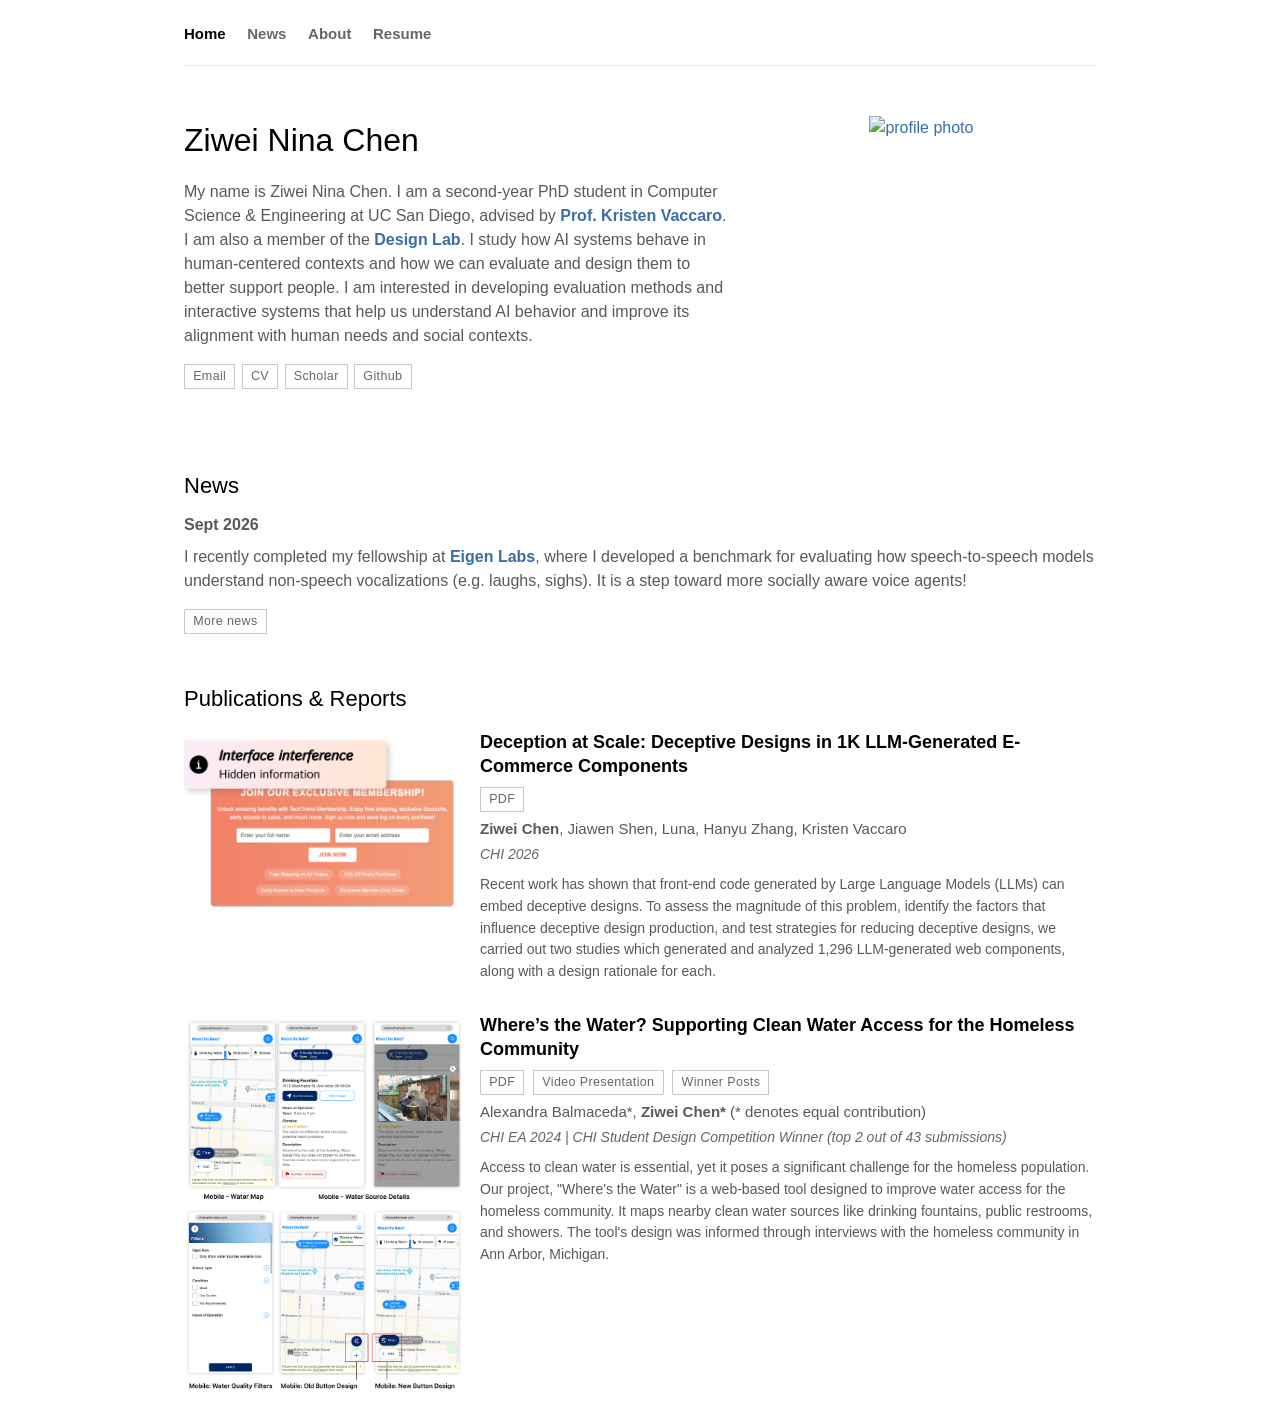
==== commit 0b084e1f: "Refresh site layout with top nav, publication hierarchy, and news updates. Co-authored-by: Cursor <c" ====
--- a/index.html
+++ b/index.html
@@ -14,16 +14,14 @@
 
   <body>
     <div class="site-shell">
-      <aside class="sidebar">
-        <div class="sidebar-inner">
-          <nav aria-label="Site">
-            <a href="index.html" class="active">Home</a>
-            <a href="news.html">News</a>
-            <a href="about.html">About Me</a>
-            <a href="resume.html">Resume</a>
-          </nav>
-        </div>
-      </aside>
+      <header class="site-nav">
+        <nav aria-label="Site">
+          <a href="index.html" class="active">Home</a>
+          <a href="news.html">News</a>
+          <a href="about.html">About</a>
+          <a href="resume.html">Resume</a>
+        </nav>
+      </header>
 
       <div class="site-main">
         <table class="home-hero-table" style="width:100%;border:0px;border-spacing:0px;border-collapse:separate;margin:0;"><tbody>
@@ -32,12 +30,12 @@
               <p class="name">
                 Ziwei Nina Chen
               </p>
-              <p>My name is Ziwei Nina Chen. I am a first-year PhD student in Computer Science & Engineering at UC San Diego, advised by <a href="https://kvaccaro.com/" target="_blank">Prof. Kristen Vaccaro</a>. I am also a member of the <a href = "https://designlab.ucsd.edu/" target="_blank">Design Lab</a>. I am are interested in people-centered AI systems that mediate communication, shape interactions, and influence human behavior. My current work spans three directions: (1) helping designers communicate UI transition animations more effectively with developers, (2) simulating realistic spoken conversations through LLM agents, and (3) identifying harmful patterns in LLM-generated front-end code, such as dark patterns.</p>
-              <p>
-                <a href="mailto:nic005@ucsd.edu">Email</a> &nbsp;/&nbsp;
-                <a href="data/Ziwei_Chen_s_Resume.pdf" target="_blank">CV</a> &nbsp;/&nbsp;
-                <a href="https://scholar.google.com/citations?user=oEkbI_0AAAAJ&hl=en" target="_blank">Scholar</a> &nbsp;/&nbsp;
-                <a href="https://github.com/ChenzwNina" target="_blank">Github</a>
+              <p>My name is Ziwei Nina Chen. I am a second-year PhD student in Computer Science & Engineering at UC San Diego, advised by <a href="https://kvaccaro.com/" target="_blank">Prof. Kristen Vaccaro</a>. I am also a member of the <a href = "https://designlab.ucsd.edu/" target="_blank">Design Lab</a>. I study how AI systems behave in human-centered contexts and how we can evaluate and design them to better support people. I am interested in developing evaluation methods and interactive systems that help us understand AI behavior and improve its alignment with human needs and social contexts.</p>
+              <p class="contact-links">
+                <a class="paper-btn" href="mailto:nic005@ucsd.edu">Email</a>
+                <a class="paper-btn" href="data/Ziwei_Chen_s_Resume.pdf" target="_blank" rel="noopener">CV</a>
+                <a class="paper-btn" href="https://scholar.google.com/citations?user=oEkbI_0AAAAJ&hl=en" target="_blank" rel="noopener">Scholar</a>
+                <a class="paper-btn" href="https://github.com/ChenzwNina" target="_blank" rel="noopener">Github</a>
               </p>
             </td>
             <td class="home-hero-photo-cell" style="width:36%;vertical-align:top">
@@ -50,62 +48,57 @@
           </tr>
           <tr>
             <td class="home-news" colspan="2" style="padding:28px 0 0 0;vertical-align:top">
-              <h2>📰 News</h2>
-              <p><strong>Jan 2026</strong></p>
-              <p> 🎉🎉 Our paper &ldquo;Deception at Scale: Deceptive Designs in 1K LLM-Generated E-Commerce Components&rdquo; has been accepted to <em>CHI 2026</em>! I will present our work at the conference in Barcelona this April.</p>
-              <p><strong>Sept 2025</strong></p>
-              <p>I wrapped up my chapter at Dusty Robotics as a UX designer, and started my PhD program at UC San Diego. An exciting journey ahead!</p>
+              <h2>News</h2>
+              <p><strong>Sept 2026</strong></p>
+              <p>I recently completed my fellowship at <a href="https://www.eigenlabs.org/">Eigen Labs</a>, where I developed a benchmark for evaluating how speech-to-speech models understand non-speech vocalizations (e.g. laughs, sighs). It is a step toward more socially aware voice agents!</p>
 
-              <p><a href="news.html">More news</a></p>
+              <p class="contact-links"><a class="paper-btn" href="news.html">More news</a></p>
             </td>
           </tr>
           <tr>
             <td class="home-research" colspan="2" style="vertical-align:top">
-              <h2>Publications</h2>
-              <table style="width:100%;border:0px;border-spacing:0px;border-collapse:separate;margin:0;"><tbody>
-                <tr>
-                  <td style="padding:16px 16px 16px 0;width:20%;vertical-align:top">
+              <h2>Publications & Reports</h2>
+              <table class="paper-list" style="width:100%;border:0px;border-spacing:0px;border-collapse:separate;margin:0;"><tbody>
+                <tr class="paper-row">
+                  <td class="paper-teaser-cell">
                     <div class="one">
                       <img src="images/teaser_dark_pattern.png" style="width:100%;" alt="">
                     </div>
                   </td>
-                  <td style="padding:8px;width:80%;vertical-align:middle">
-                    <a href="https://arxiv.org/abs/2502.13499">
-                      <span class="papertitle">Deception at Scale: Deceptive Designs in 1K LLM-Generated E-Commerce Components</span>
-                    </a>
-                    <br>
-                    <strong>Ziwei Chen</strong>, Jiawen Shen, Luna, Hanyu Zhang, Kristen Vaccaro
-                    <br>
-                    <br>
-                    <em>CHI 2026 </em>
-                    <br>
-                    <p></p>
-                    <p class="abstract">
-                      Recent work has shown that front-end code generated by Large Language Models (LLMs) can embed deceptive designs. To assess the magnitude of this problem, identify the factors that influence deceptive design production, and test strategies for reducing deceptive designs, we carried out two studies which generated and analyzed 1,296 LLM-generated web components, along with a design rationale for each. 
-                    </p>
+                  <td class="paper-meta-cell">
+                    <div class="paper-entry">
+                      <p class="paper-title-row">
+                        <span class="papertitle">Deception at Scale: Deceptive Designs in 1K LLM-Generated E-Commerce Components</span>
+                        <a class="paper-pdf-btn" href="https://arxiv.org/pdf/2502.13499" target="_blank" rel="noopener">PDF</a>
+                      </p>
+                      <p class="paper-authors"><strong>Ziwei Chen</strong>, Jiawen Shen, Luna, Hanyu Zhang, Kristen Vaccaro</p>
+                      <p class="paper-venue">CHI 2026</p>
+                      <p class="abstract">
+                        Recent work has shown that front-end code generated by Large Language Models (LLMs) can embed deceptive designs. To assess the magnitude of this problem, identify the factors that influence deceptive design production, and test strategies for reducing deceptive designs, we carried out two studies which generated and analyzed 1,296 LLM-generated web components, along with a design rationale for each.
+                      </p>
+                    </div>
                   </td>
                 </tr>
-                <tr>
-                  <td style="padding:16px 16px 16px 0;width:20%;vertical-align:top">
+                <tr class="paper-row">
+                  <td class="paper-teaser-cell">
                     <div class="one">
                       <img src="images/teaser_water.png" style="width:100%;" alt="">
                     </div>
                   </td>
-                  <td style="padding:8px;width:80%;vertical-align:middle">
-                    <a href="https://dl.acm.org/doi/abs/10.1145/3613905.3647969">
-                      <span class="papertitle">Where&rsquo;s the Water? Supporting Clean Water Access for the Homeless Community</span>
-                    </a>
-                    <br>
-                    Alexandra Balmaceda*, <strong>Ziwei Chen*</strong>  (* denotes equal contribution)
-                    <br>
-                    <br>
-                    <em>CHI EA 2024 </em>| CHI Student Design Competition Winner (top 2 out of 43 submissions)
-                    <br>
-                    <a href="https://dl.acm.org/doi/suppl/10.1145/3613905.3647969/suppl_file/3613905.3647969-talk-video.mp4">Video Presentation</a>/ <a href="https://www.si.umich.edu/about-umsi/news/umsi-team-wins-chi-2024-student-design-competition#:~:text=Master%20of%20Science%20in%20Information,CHI%202024%20Student%20Design%20Competition.">Winner Posts</a>
-                    <p></p>
-                    <p class="abstract">
-                      Access to clean water is essential, yet it poses a significant challenge for the homeless population. Our project, "Where's the Water" is a web-based tool designed to improve water access for the homeless community. It maps nearby clean water sources like drinking fountains, public restrooms, and showers. The tool's design was informed through interviews with the homeless community in Ann Arbor, Michigan. 
-                    </p>
+                  <td class="paper-meta-cell">
+                    <div class="paper-entry">
+                      <p class="paper-title-row">
+                        <span class="papertitle">Where&rsquo;s the Water? Supporting Clean Water Access for the Homeless Community</span>
+                        <a class="paper-pdf-btn" href="https://dl.acm.org/doi/pdf/10.1145/3613905.3647969" target="_blank" rel="noopener">PDF</a>
+                        <a class="paper-btn" href="https://dl.acm.org/doi/suppl/10.1145/3613905.3647969/suppl_file/3613905.3647969-talk-video.mp4" target="_blank" rel="noopener">Video Presentation</a>
+                        <a class="paper-btn" href="https://www.si.umich.edu/about-umsi/news/umsi-team-wins-chi-2024-student-design-competition#:~:text=Master%20of%20Science%20in%20Information,CHI%202024%20Student%20Design%20Competition." target="_blank" rel="noopener">Winner Posts</a>
+                      </p>
+                      <p class="paper-authors">Alexandra Balmaceda*, <strong>Ziwei Chen*</strong> (* denotes equal contribution)</p>
+                      <p class="paper-venue">CHI EA 2024 | CHI Student Design Competition Winner (top 2 out of 43 submissions)</p>
+                      <p class="abstract">
+                        Access to clean water is essential, yet it poses a significant challenge for the homeless population. Our project, "Where's the Water" is a web-based tool designed to improve water access for the homeless community. It maps nearby clean water sources like drinking fountains, public restrooms, and showers. The tool's design was informed through interviews with the homeless community in Ann Arbor, Michigan.
+                      </p>
+                    </div>
                   </td>
                 </tr>
               </tbody></table>
--- a/stylesheet.css
+++ b/stylesheet.css
@@ -70,95 +70,92 @@
 
 a,
 a:visited {
-  color: #000;
-  text-decoration: underline;
-  text-underline-offset: 2px;
+  color: #3A6EA5;
+  font-weight: 700;
+  text-decoration: none;
 }
 
 a:focus,
 a:hover {
-  color: #000;
-  text-decoration: underline;
-  text-underline-offset: 2px;
+  color: #2C5685;
+  font-weight: 700;
+  text-decoration: none;
 }
 
 a:has(img) {
   text-decoration: none;
+  font-weight: inherit;
 }
 
 a:has(img):focus-visible {
-  outline: 2px solid #000;
+  outline: 2px solid #3A6EA5;
   outline-offset: 4px;
 }
 
 html {
-  background-color: #FAF5ED;
+  background-color: #fff;
 }
 
 body {
   margin: 0;
-  background-color: #FAF5ED;
+  background-color: #fff;
   color: #595959;
 }
 
 .site-shell {
   display: flex;
+  flex-direction: column;
+  width: 100%;
+  max-width: 60em;
+  margin: 0 auto;
+  padding: 0 1.5em 2em;
+  min-height: 100vh;
+  box-sizing: border-box;
+}
+
+.site-nav {
+  padding: 1.25em 0 1em;
+  margin-bottom: 0.5em;
+  border-bottom: 1px solid #e8e8e8;
+  box-sizing: border-box;
+}
+
+.site-nav nav {
+  display: flex;
+  flex-wrap: wrap;
+  gap: 0.35em 1.35em;
+}
+
+.site-nav nav a {
+  display: inline-block;
+  padding: 0.2em 0;
+  font-size: 15px;
+  color: #666;
+  text-decoration: none;
+}
+
+.site-nav nav a:hover,
+.site-nav nav a:focus {
+  color: #000;
+  text-decoration: none;
+}
+
+.site-nav nav a.active {
+  color: #000;
+  font-weight: 700;
+}
+
+.site-main {
+  flex: 1;
+  width: 100%;
+  min-width: 0;
+  padding: 0;
+  box-sizing: border-box;
+}
+
+.site-main > * {
   width: 100%;
   max-width: none;
-  margin: 0;
-  padding: 0;
-  min-height: 100vh;
-  box-sizing: border-box;
-}
-
-.sidebar {
-  flex: 0 0 auto;
-  min-width: 7.5em;
-  padding: 1.75em 1em;
-  box-sizing: border-box;
-  border-right: 1px solid #e8e8e8;
-}
-
-.sidebar-inner {
-  position: sticky;
-  top: 1.75em;
-}
-
-.sidebar nav a {
-  display: block;
-  padding: 6px 0;
-  font-size: 15px;
-  color: #000;
-  text-decoration: none;
-}
-
-.sidebar nav a:hover,
-.sidebar nav a:focus {
-  color: #000;
-  text-decoration: none;
-}
-
-.sidebar nav a.active {
-  color: #000;
-  font-weight: 700;
-  text-decoration: none;
-}
-
-.site-main {
-  flex: 1;
-  min-width: 0;
-  display: flex;
-  flex-direction: column;
-  align-items: flex-start;
-  /* left padding = gap after sidebar (scales with font size); right/bottom match previous ~24px / ~32px */
-  padding: 0 1.5em 2em 9.75em;
-  box-sizing: border-box;
-}
-
-/* Main column: em scales with root/body font size and zoom (unlike a fixed px cap on large screens). */
-.site-main > * {
-  width: min(100%, 60em);
-  max-width: 60em;
   box-sizing: border-box;
 }
 
@@ -189,8 +186,133 @@
 
 .papertitle {
   font-family: 'Lato', Verdana, Helvetica, sans-serif;
-  font-size: 16px;
-  font-weight: 700;
+  font-size: 18px;
+  font-weight: 700;
+  line-height: 1.35;
+  color: #000;
+}
+
+.paper-title-row {
+  margin: 0;
+  display: flex;
+  flex-wrap: wrap;
+  align-items: center;
+  gap: 0.55em;
+}
+
+.paper-pdf-btn,
+.paper-pdf-btn:visited,
+.paper-btn,
+.paper-btn:visited {
+  display: inline-block;
+  flex-shrink: 0;
+  padding: 0.2em 0.65em;
+  font-size: 12.5px;
+  font-weight: 400;
+  letter-spacing: 0.03em;
+  line-height: 1.4;
+  color: #666;
+  background: transparent;
+  border: 1px solid #c8c8c8;
+  text-decoration: none;
+  text-transform: none;
+}
+
+.paper-pdf-btn,
+.paper-pdf-btn:visited {
+  text-transform: none;
+}
+
+.paper-pdf-btn:hover,
+.paper-pdf-btn:focus,
+.paper-btn:hover,
+.paper-btn:focus {
+  color: #333;
+  border-color: #999;
+  font-weight: 400;
+  text-decoration: none;
+}
+
+.paper-list .paper-row + .paper-row .paper-teaser-cell,
+.paper-list .paper-row + .paper-row .paper-meta-cell {
+  padding-top: 1.75em;
+}
+
+.paper-teaser-cell {
+  width: 20%;
+  vertical-align: top;
+  padding: 0.25em 1em 0 0;
+  box-sizing: border-box;
+}
+
+.paper-meta-cell {
+  width: 80%;
+  vertical-align: top;
+  padding: 0.25em 0 0 0;
+  box-sizing: border-box;
+}
+
+.paper-entry .papertitle {
+  display: inline;
+}
+
+.paper-authors {
+  margin: 0.4em 0 0 0;
+  font-size: 15px;
+  line-height: 1.45;
+  color: #595959;
+  font-weight: 400;
+}
+
+.paper-authors strong {
+  font-size: inherit;
+  font-weight: 700;
+  color: inherit;
+}
+
+.paper-venue {
+  margin: 0.3em 0 0 0;
+  font-size: 14px;
+  line-height: 1.45;
+  color: #666;
+  font-style: italic;
+}
+
+.paper-links {
+  margin: 0.4em 0 0 0;
+  font-size: 14px;
+  line-height: 1.45;
+  display: flex;
+  flex-wrap: wrap;
+  gap: 0.4em;
+}
+
+.contact-links {
+  margin: 0.85em 0 0 0;
+  display: flex;
+  flex-wrap: wrap;
+  gap: 0.4em;
+}
+
+.paper-link-sep {
+  margin: 0 0.25em;
+  color: #999;
+  font-weight: 400;
+}
+
+.paper-resource-link,
+.paper-resource-link:visited,
+.paper-resource-link:hover,
+.paper-resource-link:focus {
+  font-size: 14px;
+  font-weight: 400;
+}
+
+.paper-entry .abstract {
+  margin: 0.7em 0 0 0;
+  font-size: 14px;
+  line-height: 1.55;
+  color: #595959;
 }
 
 /* Home: row 1 = text (left) + photo (right); row 2 = news with colspan="2" (full width). */
@@ -333,8 +455,8 @@
 }
 
 .one {
-  width: 330px;
-  height: 300px;
+  width: 280px;
+  height: 255px;
   position: relative;
 }
 
@@ -366,33 +488,18 @@
 
 @media (max-width: 720px) {
   .site-shell {
-    flex-direction: column;
-    padding: 0 1em;
-  }
-
-  .sidebar {
-    flex: none;
-    border-right: none;
-    border-bottom: 1px solid #e8e8e8;
-    padding: 1.25em 0 1em 0;
-  }
-
-  .sidebar-inner {
-    position: static;
-  }
-
-  .sidebar nav a {
-    display: inline-block;
-    margin-right: 14px;
+    padding: 0 1em 1.5em;
+  }
+
+  .site-nav {
+    padding: 1em 0 0.75em;
+  }
+
+  .site-nav nav {
+    gap: 0.25em 1em;
   }
 
   .site-main {
-    padding: 0 0 1.5em 0;
-    align-items: stretch;
-  }
-
-  .site-main > * {
-    width: 100%;
-    max-width: none;
+    padding: 0;
   }
 }
